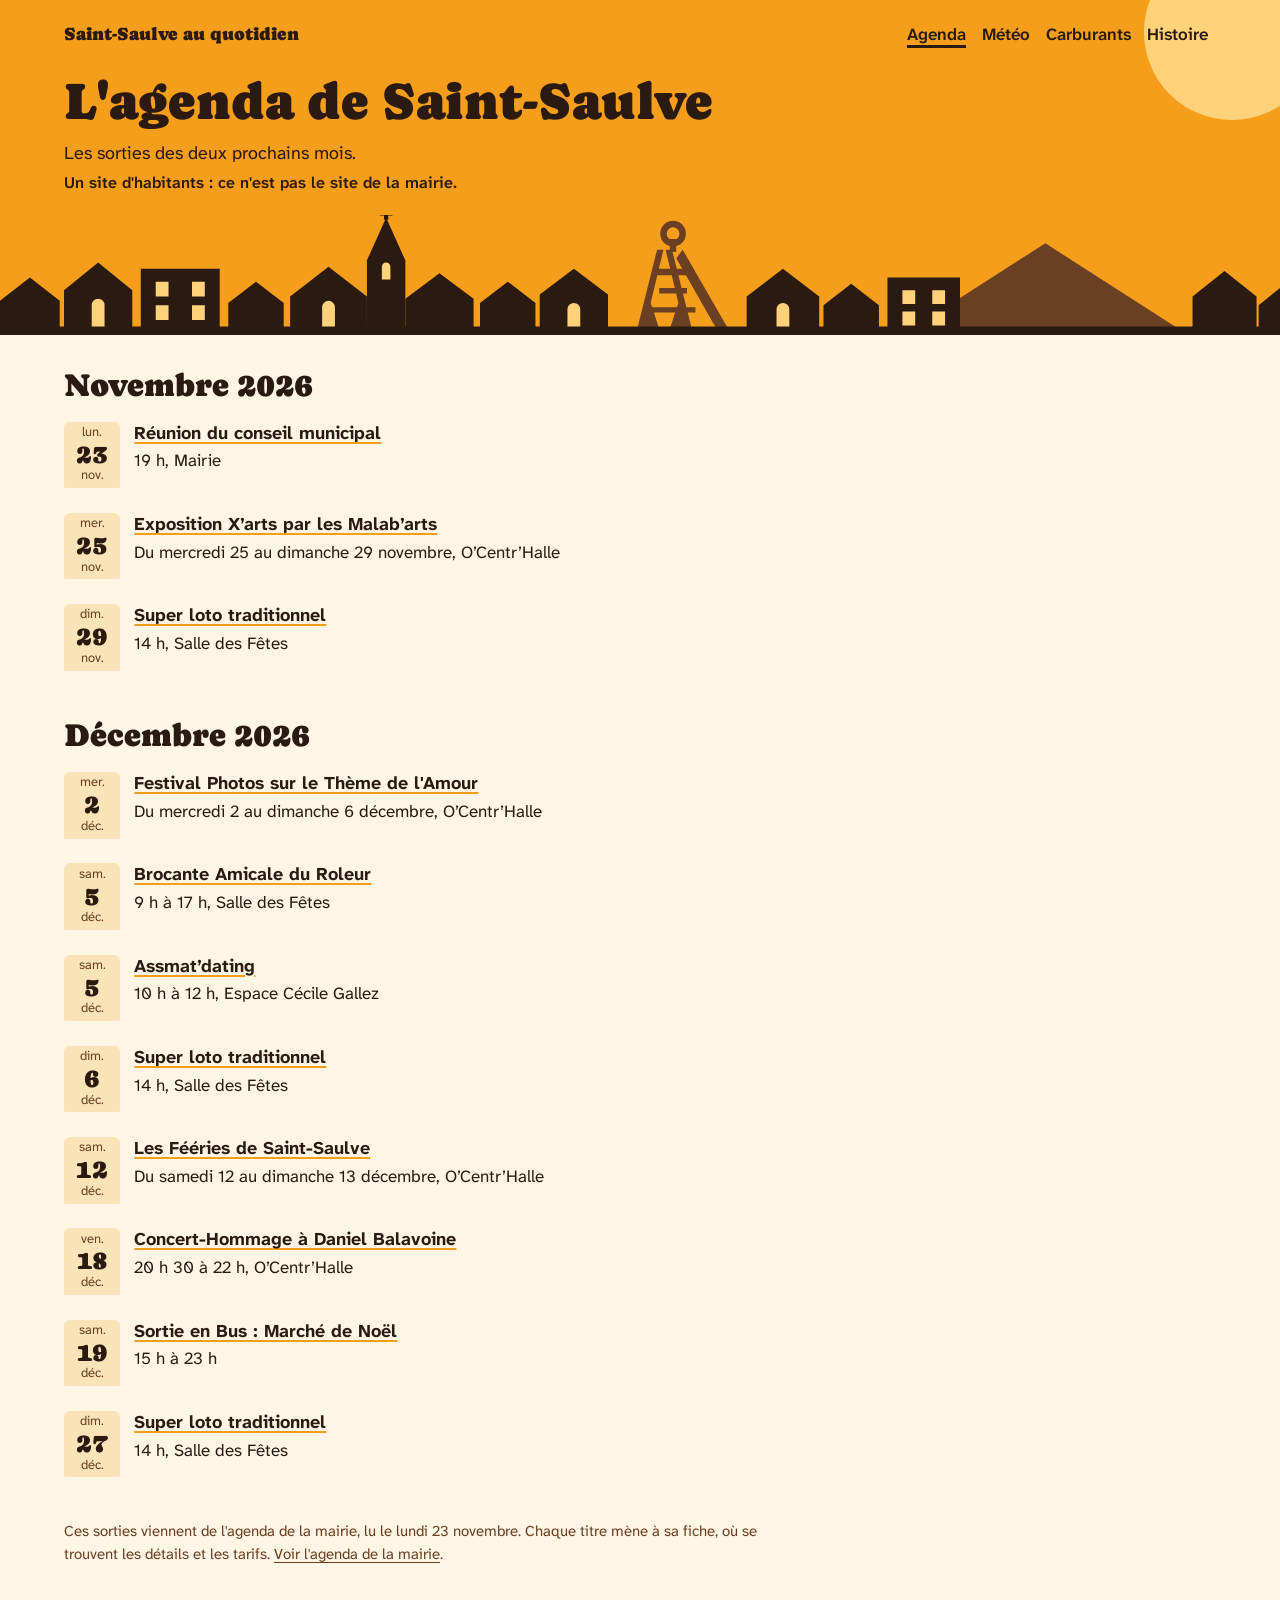
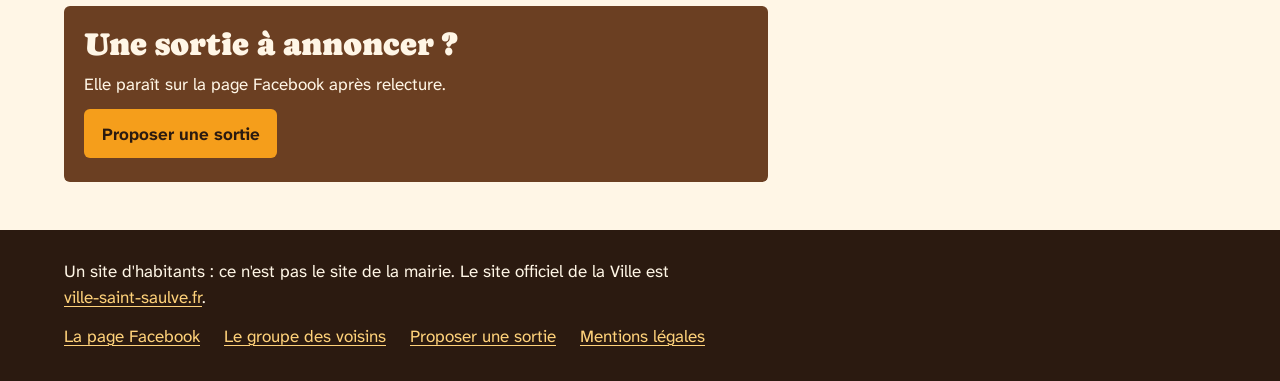
==== agenda/index.html @ 22d3d1e9 "Mise à jour du site" ====
<!doctype html>
<html lang="fr">
<head>
<meta charset="utf-8">
<meta name="viewport" content="width=device-width, initial-scale=1">
<title>Agenda de Saint-Saulve : que faire, les prochaines sorties</title>
<meta name="description" content="Lotos, brocantes, concerts, expositions : les sorties à venir à Saint-Saulve (59880) pour les deux prochains mois, avec l&#39;heure et le lieu. Un site d&#39;habitants, pas celui de la mairie.">
<link rel="canonical" href="https://saint-saulve-au-quotidien.github.io/agenda/">
<meta property="og:type" content="website">
<meta property="og:locale" content="fr_FR">
<meta property="og:site_name" content="Saint-Saulve au quotidien">
<meta property="og:title" content="Agenda de Saint-Saulve : que faire, les prochaines sorties">
<meta property="og:description" content="Lotos, brocantes, concerts, expositions : les sorties à venir à Saint-Saulve (59880) pour les deux prochains mois, avec l&#39;heure et le lieu. Un site d&#39;habitants, pas celui de la mairie.">
<meta property="og:url" content="https://saint-saulve-au-quotidien.github.io/agenda/">
<meta property="og:image" content="https://saint-saulve-au-quotidien.github.io/assets/partage.png">
<meta name="theme-color" content="#F59E1B">
<link rel="icon" href="../assets/icone.svg" type="image/svg+xml">
<link rel="stylesheet" href="../assets/site.css">
<script type="application/ld+json">[{"@context": "https://schema.org", "@type": "Event", "location": {"@type": "Place", "address": "Mairie, 59880 Saint-Saulve", "name": "Mairie"}, "name": "R\u00e9union du conseil municipal", "startDate": "2026-11-23T19:00:00+01:00", "url": "https://www.ville-saint-saulve.fr/event/reunion-du-conseil-municipal-26/"}, {"@context": "https://schema.org", "@type": "Event", "endDate": "2026-11-29T17:00:00+01:00", "location": {"@type": "Place", "address": "O\u2019Centr\u2019Halle, 59880 Saint-Saulve", "name": "O\u2019Centr\u2019Halle"}, "name": "Exposition X\u2019arts par les Malab\u2019arts", "startDate": "2026-11-25T10:00:00+01:00", "url": "https://www.ville-saint-saulve.fr/event/exposition-xarts-par-les-malabarts/"}, {"@context": "https://schema.org", "@type": "Event", "location": {"@type": "Place", "address": "Salle des F\u00eates, 59880 Saint-Saulve", "name": "Salle des F\u00eates"}, "name": "Super loto traditionnel", "startDate": "2026-11-29T14:00:00+01:00", "url": "https://www.ville-saint-saulve.fr/event/super-loto-traditionnel-63/"}, {"@context": "https://schema.org", "@type": "Event", "endDate": "2026-12-06T17:00:00+01:00", "location": {"@type": "Place", "address": "O\u2019Centr\u2019Halle, 59880 Saint-Saulve", "name": "O\u2019Centr\u2019Halle"}, "name": "Festival Photos sur le Th\u00e8me de l\u0027Amour", "startDate": "2026-12-02T10:00:00+01:00", "url": "https://www.ville-saint-saulve.fr/event/festival-photos-sur-le-theme-de-lamour/"}, {"@context": "https://schema.org", "@type": "Event", "endDate": "2026-12-05T17:00:00+01:00", "location": {"@type": "Place", "address": "Salle des F\u00eates, 59880 Saint-Saulve", "name": "Salle des F\u00eates"}, "name": "Brocante Amicale du Roleur", "startDate": "2026-12-05T09:00:00+01:00", "url": "https://www.ville-saint-saulve.fr/event/brocante-amicale-du-roleur/"}, {"@context": "https://schema.org", "@type": "Event", "endDate": "2026-12-05T12:00:00+01:00", "location": {"@type": "Place", "address": "Espace C\u00e9cile Gallez, 59880 Saint-Saulve", "name": "Espace C\u00e9cile Gallez"}, "name": "Assmat\u2019dating", "startDate": "2026-12-05T10:00:00+01:00", "url": "https://www.ville-saint-saulve.fr/event/assmatdating-3/"}, {"@context": "https://schema.org", "@type": "Event", "location": {"@type": "Place", "address": "Salle des F\u00eates, 59880 Saint-Saulve", "name": "Salle des F\u00eates"}, "name": "Super loto traditionnel", "startDate": "2026-12-06T14:00:00+01:00", "url": "https://www.ville-saint-saulve.fr/event/super-loto-traditionnel-59/"}, {"@context": "https://schema.org", "@type": "Event", "endDate": "2026-12-13T19:15:00+01:00", "location": {"@type": "Place", "address": "O\u2019Centr\u2019Halle, 59880 Saint-Saulve", "name": "O\u2019Centr\u2019Halle"}, "name": "Les F\u00e9\u00e9ries de Saint-Saulve", "startDate": "2026-12-12T16:00:00+01:00", "url": "https://www.ville-saint-saulve.fr/event/les-feeries-de-saint-saulve-9/"}, {"@context": "https://schema.org", "@type": "Event", "endDate": "2026-12-18T22:00:00+01:00", "location": {"@type": "Place", "address": "O\u2019Centr\u2019Halle, 59880 Saint-Saulve", "name": "O\u2019Centr\u2019Halle"}, "name": "Concert-Hommage \u00e0 Daniel Balavoine", "startDate": "2026-12-18T20:30:00+01:00", "url": "https://www.ville-saint-saulve.fr/event/concert-hommage-a-daniel-balavoine/"}, {"@context": "https://schema.org", "@type": "Event", "location": {"@type": "Place", "address": "Salle des F\u00eates, 59880 Saint-Saulve", "name": "Salle des F\u00eates"}, "name": "Super loto traditionnel", "startDate": "2026-12-27T14:00:00+01:00", "url": "https://www.ville-saint-saulve.fr/event/super-loto-traditionnel-60/"}]</script>
</head>
<body>
<a class="evitement" href="#contenu">Aller au contenu</a>
<header class="ciel">
  <div class="soleil" aria-hidden="true"></div>
  <div class="ciel-haut">
<a class="marque" href="../">Saint-Saulve au quotidien</a>    <nav aria-label="Rubriques">
      <ul>
        <li><a href="../agenda/" aria-current="page">Agenda</a></li>
        <li><a href="../meteo/">Météo</a></li>
        <li><a href="../carburants/">Carburants</a></li>
        <li><a href="../histoire/">Histoire</a></li>
      </ul>
    </nav>
  </div>
  <div class="ciel-titre">
<h1>L'agenda de <span class="insecable">Saint-Saulve</span></h1>
<p>Les sorties des deux prochains mois.</p>
    <p class="ciel-avis">Un site d'habitants : ce n'est pas le site de la mairie.</p>
  </div>
<svg class="toits" viewBox="0 0 1200 120" preserveAspectRatio="xMidYMax slice" aria-hidden="true" focusable="false">
  <g class="toits-loin">
    <path d="M846 120 980 34l134 86z"/>
    <path d="M596 120 616 40h6l-12 50 10 30zm54 0-20-80h-6l12 50-10 30z"/>
    <path d="M614 58h34v6h-34zm4 18h26v5h-26zm-8 18h42v5h-42z"/>
    <path d="m640 40 46 80h-11l-41-72z"/>
    <path d="M631 13a12 12 0 1 1 0 24 12 12 0 0 1 0-24zm0 6a6 6 0 1 0 0 12 6 6 0 0 0 0-12z"/>
    <path d="M628 30h6v12h-6z"/>
  </g>
  <g class="toits-pres">
    <path d="M0 120V88l28-22 28 22v32z"/>
    <path d="M60 120V78l32-26 32 26v42z"/>
    <path d="M132 120V58h74v62z"/>
    <path d="M214 120V90l26-20 26 20v30z"/>
    <path d="M272 120V84l36-28 36 28v36z"/>
    <path d="M344 120V50l18-40 18 40v70z"/>
    <path d="M360 0h4v12h-4zM356 4h12v4h-12z"/>
    <path d="M380 120V86l32-24 32 24v34z"/>
    <path d="M450 120V90l26-20 26 20v30z"/>
    <path d="M506 120V82l32-24 32 24v38z"/>
    <path d="M700 120V84l34-26 34 26v36z"/>
    <path d="M772 120V92l26-20 26 20v28z"/>
    <path d="M832 120V66h68v54z"/>
    <path d="M1118 120V84l30-24 30 24v36z"/>
    <path d="M1180 120V92l20-16v44z"/>
    <path d="M0 112h1200v8H0z"/>
  </g>
  <g class="toits-fenetres">
    <path d="M146 70h12v14h-12zm34 0h12v14h-12zm-34 22h12v14h-12zm34 0h12v14h-12z"/>
    <path d="M846 78h12v13h-12zm28 0h12v13h-12zm-28 20h12v13h-12zm28 0h12v13h-12z"/>
    <path d="M86 112V92a6 6 0 0 1 12 0v20zM532 112V96a6 6 0 0 1 12 0v16zM728 112V96a6 6 0 0 1 12 0v16zM302 112V94a6 6 0 0 1 12 0v18z"/>
    <path d="M358 56a4 4 0 0 1 8 0v12h-8z"/>
  </g>
</svg></header>
<main id="contenu">
<div class="colonne">
  <section class="bloc">
    <h2>Novembre 2026</h2>
    <ul class="sorties">
<li class="sortie">
  <time class="sortie-jour" datetime="2026-11-23"><span>lun.</span><b>23</b><span>nov.</span></time>
  <div class="sortie-texte">
    <h3><a href="https://www.ville-saint-saulve.fr/event/reunion-du-conseil-municipal-26/">Réunion du conseil municipal</a></h3>
    <p>19 h, Mairie</p>
  </div>
</li><li class="sortie">
  <time class="sortie-jour" datetime="2026-11-25"><span>mer.</span><b>25</b><span>nov.</span></time>
  <div class="sortie-texte">
    <h3><a href="https://www.ville-saint-saulve.fr/event/exposition-xarts-par-les-malabarts/">Exposition X’arts par les Malab’arts</a></h3>
    <p>Du mercredi 25 au dimanche 29 novembre, O’Centr’Halle</p>
  </div>
</li><li class="sortie">
  <time class="sortie-jour" datetime="2026-11-29"><span>dim.</span><b>29</b><span>nov.</span></time>
  <div class="sortie-texte">
    <h3><a href="https://www.ville-saint-saulve.fr/event/super-loto-traditionnel-63/">Super loto traditionnel</a></h3>
    <p>14 h, Salle des Fêtes</p>
  </div>
</li>    </ul>
  </section>
  <section class="bloc">
    <h2>Décembre 2026</h2>
    <ul class="sorties">
<li class="sortie">
  <time class="sortie-jour" datetime="2026-12-02"><span>mer.</span><b>2</b><span>déc.</span></time>
  <div class="sortie-texte">
    <h3><a href="https://www.ville-saint-saulve.fr/event/festival-photos-sur-le-theme-de-lamour/">Festival Photos sur le Thème de l&#39;Amour</a></h3>
    <p>Du mercredi 2 au dimanche 6 décembre, O’Centr’Halle</p>
  </div>
</li><li class="sortie">
  <time class="sortie-jour" datetime="2026-12-05"><span>sam.</span><b>5</b><span>déc.</span></time>
  <div class="sortie-texte">
    <h3><a href="https://www.ville-saint-saulve.fr/event/brocante-amicale-du-roleur/">Brocante Amicale du Roleur</a></h3>
    <p>9 h à 17 h, Salle des Fêtes</p>
  </div>
</li><li class="sortie">
  <time class="sortie-jour" datetime="2026-12-05"><span>sam.</span><b>5</b><span>déc.</span></time>
  <div class="sortie-texte">
    <h3><a href="https://www.ville-saint-saulve.fr/event/assmatdating-3/">Assmat’dating</a></h3>
    <p>10 h à 12 h, Espace Cécile Gallez</p>
  </div>
</li><li class="sortie">
  <time class="sortie-jour" datetime="2026-12-06"><span>dim.</span><b>6</b><span>déc.</span></time>
  <div class="sortie-texte">
    <h3><a href="https://www.ville-saint-saulve.fr/event/super-loto-traditionnel-59/">Super loto traditionnel</a></h3>
    <p>14 h, Salle des Fêtes</p>
  </div>
</li><li class="sortie">
  <time class="sortie-jour" datetime="2026-12-12"><span>sam.</span><b>12</b><span>déc.</span></time>
  <div class="sortie-texte">
    <h3><a href="https://www.ville-saint-saulve.fr/event/les-feeries-de-saint-saulve-9/">Les Fééries de Saint-Saulve</a></h3>
    <p>Du samedi 12 au dimanche 13 décembre, O’Centr’Halle</p>
  </div>
</li><li class="sortie">
  <time class="sortie-jour" datetime="2026-12-18"><span>ven.</span><b>18</b><span>déc.</span></time>
  <div class="sortie-texte">
    <h3><a href="https://www.ville-saint-saulve.fr/event/concert-hommage-a-daniel-balavoine/">Concert-Hommage à Daniel Balavoine</a></h3>
    <p>20 h 30 à 22 h, O’Centr’Halle</p>
  </div>
</li><li class="sortie">
  <time class="sortie-jour" datetime="2026-12-19"><span>sam.</span><b>19</b><span>déc.</span></time>
  <div class="sortie-texte">
    <h3><a href="https://www.ville-saint-saulve.fr/event/sortie-en-bus-marche-de-noel/">Sortie en Bus : Marché de Noël</a></h3>
    <p>15 h à 23 h</p>
  </div>
</li><li class="sortie">
  <time class="sortie-jour" datetime="2026-12-27"><span>dim.</span><b>27</b><span>déc.</span></time>
  <div class="sortie-texte">
    <h3><a href="https://www.ville-saint-saulve.fr/event/super-loto-traditionnel-60/">Super loto traditionnel</a></h3>
    <p>14 h, Salle des Fêtes</p>
  </div>
</li>    </ul>
  </section>
  <p class="note">Ces sorties viennent de l'agenda de la mairie, lu le lundi 23 novembre. Chaque titre mène à sa fiche, où se trouvent les détails et les tarifs. <a href="https://www.ville-saint-saulve.fr/events/">Voir l'agenda de la mairie</a>.</p>
  <section class="bloc-annonce">
    <h2>Une sortie à annoncer ?</h2>
    <p>Elle paraît sur la page Facebook après relecture.</p>
    <p><a class="bouton" href="https://tally.so/r/1WkXYg">Proposer une sortie</a></p>
  </section>
</div>
</main>
<footer class="pied">
  <div class="pied-dedans">
    <p class="pied-avis">Un site d'habitants : ce n'est pas le site de la mairie. Le site officiel de la Ville est <a href="https://www.ville-saint-saulve.fr">ville-saint-saulve.fr</a>.</p>
    <ul class="pied-liens">
      <li><a href="https://www.facebook.com/profile.php?id=61565288438379">La page Facebook</a></li>
      <li><a href="https://www.facebook.com/groups/497136103387492">Le groupe des voisins</a></li>
      <li><a href="https://tally.so/r/1WkXYg">Proposer une sortie</a></li>
      <li><a href="../mentions-legales/">Mentions légales</a></li>
    </ul>
  </div>
</footer>
</body>
</html>
---- assets/site.css ----
@font-face {
  font-family: "Caprasimo";
  src: url(Caprasimo.woff2) format("woff2");
  font-display: swap;
}

@font-face {
  font-family: "Atkinson Hyperlegible Next";
  src: url(AtkinsonHyperlegibleNext.woff2) format("woff2");
  font-weight: 200 800;
  font-display: swap;
}

:root {
  --ambre: #F59E1B;
  --soleil: #FFD27A;
  --sable: #FBE3B8;
  --papier: #FFF6E6;
  --brun: #6B3F22;
  --encre: #2B1A10;
  --titres: "Caprasimo", Georgia, serif;
  --texte: "Atkinson Hyperlegible Next", system-ui, sans-serif;
  color-scheme: light;
}

*, *::before, *::after { box-sizing: border-box; }

html { -webkit-text-size-adjust: 100%; }

body {
  margin: 0;
  background: var(--papier);
  color: var(--encre);
  font-family: var(--texte);
  font-size: 1.0625rem;
  line-height: 1.55;
  overflow-wrap: anywhere;
}

h1, h2, h3 { margin: 0; font-weight: 400; line-height: 1.15; }

h1, h2 { font-family: var(--titres); font-synthesis: none; }

h2 { font-size: clamp(1.6rem, 5.5vw, 2rem); margin-bottom: .5rem; }

h3 { font-size: 1.0625rem; font-weight: 700; line-height: 1.3; }

p { margin: 0 0 .75rem; }

ul, ol { margin: 0; padding: 0; list-style: none; }

img { display: block; max-width: 100%; height: auto; }

a { color: var(--brun); text-decoration-thickness: .08em; text-underline-offset: .18em; }

a:hover { color: var(--encre); text-decoration-thickness: .14em; }

:focus-visible { outline: 3px solid var(--encre); outline-offset: 2px; border-radius: 2px; }

.evitement {
  position: absolute;
  left: 1rem;
  top: -4rem;
  z-index: 2;
  padding: .5rem 1rem;
  background: var(--papier);
  color: var(--encre);
}

.evitement:focus { top: .5rem; }

/* Le ciel et les toits : le seul morceau de bravoure du site. */

.ciel {
  position: relative;
  overflow: hidden;
  background: var(--ambre);
  color: var(--encre);
}

.soleil {
  position: absolute;
  top: -3.5rem;
  right: -2.5rem;
  width: 11rem;
  height: 11rem;
  border-radius: 50%;
  background: var(--soleil);
}

.ciel-haut {
  position: relative;
  display: flex;
  flex-wrap: wrap;
  align-items: center;
  justify-content: space-between;
  gap: .25rem 1.5rem;
  max-width: 74rem;
  margin: 0 auto;
  padding: .75rem 1rem 0;
}

.marque {
  font-family: var(--titres);
  font-size: 1.15rem;
  color: var(--encre);
  text-decoration: none;
}

.ciel nav { margin-left: -.5rem; }

.ciel nav ul { display: flex; flex-wrap: wrap; }

.ciel nav a {
  display: block;
  padding: .55rem .5rem;
  color: var(--encre);
  font-weight: 600;
  text-decoration: none;
}

.ciel nav a:hover { text-decoration: underline; }

.ciel nav a[aria-current="page"] {
  text-decoration: underline;
  text-decoration-thickness: .16em;
  text-underline-offset: .3em;
}

.ciel-titre {
  position: relative;
  max-width: 74rem;
  margin: 0 auto;
  padding: 1rem 1rem 1.25rem;
}

.ciel-titre h1 { font-size: clamp(2.1rem, 8vw, 3.25rem); }

.insecable { white-space: nowrap; }

.ciel-titre .ciel-avis { margin-top: .35rem; font-size: 1rem; font-weight: 600; }

.ciel-titre p { max-width: 38rem; margin: .6rem 0 0; font-size: 1.125rem; line-height: 1.4; }

.ciel-accueil .ciel-titre { padding-top: 1.75rem; padding-bottom: 1.75rem; }

.ciel-accueil .ciel-titre h1 {
  max-width: 11ch;
  font-size: clamp(3rem, 14vw, 6.5rem);
  line-height: .98;
}

.toits {
  position: relative;
  display: block;
  width: 100%;
  height: clamp(4.5rem, 11vw, 7.5rem);
}

.toits-loin { fill: var(--brun); }

.toits-pres { fill: var(--encre); }

.toits-fenetres { fill: var(--soleil); }

/* Les rubriques */

main { padding: 2rem 1rem 3rem; }

.accueil { display: grid; gap: 2.5rem; max-width: 72rem; margin: 0 auto; }

.colonne { max-width: 72rem; margin: 0 auto; }

.colonne > * { max-width: 44rem; }

.colonne-large > * { max-width: none; }

.colonne > .bloc + .bloc { margin-top: 2.25rem; }

.bloc-precision { margin-bottom: 1rem; font-weight: 600; color: var(--brun); }

.note { margin-top: 2rem; font-size: .9375rem; color: var(--brun); }

.note-bloc { margin-bottom: .5rem; font-size: .9375rem; color: var(--brun); }

/* Les sorties : la date se lit d'abord, comme sur un calendrier. */

.sorties { display: grid; gap: .25rem; margin-bottom: 1rem; }

.sortie {
  display: grid;
  grid-template-columns: 3.5rem minmax(0, 1fr);
  gap: .9rem;
  align-items: start;
  padding: .65rem 0;
}

.sortie-jour {
  display: grid;
  justify-items: center;
  padding: .2rem 0 .3rem;
  background: var(--sable);
  border-radius: 6px 6px 2px 2px;
  font-size: .8125rem;
  line-height: 1.15;
  color: var(--brun);
}

.sortie-jour b {
  font-family: var(--titres);
  font-weight: 400;
  font-size: 1.625rem;
  line-height: 1.1;
  color: var(--encre);
}

.sortie-texte h3 { font-size: 1.125rem; }

.sortie-texte h3 a { color: var(--encre); text-decoration-color: var(--ambre); text-decoration-thickness: .12em; }

.sortie-texte p { margin: .15rem 0 0; }

.sorties-ensuite { margin: 1.25rem 0 .25rem; color: var(--brun); }

.en-cours li { padding: .5rem 0; }

.en-cours h3 { font-size: 1.125rem; }

.en-cours h3 a { color: var(--encre); text-decoration-color: var(--ambre); text-decoration-thickness: .12em; }

.en-cours p { margin: .15rem 0 0; }

/* Le temps */

.jours { margin-bottom: 1rem; }

.jour-meteo {
  display: grid;
  grid-template-columns: 5.75rem minmax(0, 1fr) auto;
  gap: .1rem .75rem;
  align-items: baseline;
  padding: .55rem 0;
  border-bottom: 1px solid var(--sable);
}

.jour-nom { font-weight: 700; }

.jour-temperatures { white-space: nowrap; }

.jour-temperatures b { font-size: 1.125rem; }

.jour-temperatures span { color: var(--brun); }

.jour-plus { grid-column: 2 / -1; font-size: .9375rem; color: var(--brun); }

/* Le plein */

.pleins { display: grid; grid-template-columns: repeat(auto-fit, minmax(10rem, 1fr)); gap: .75rem; margin-bottom: 1rem; }

.plein { padding: .85rem 1rem 1rem; background: var(--sable); border-radius: 6px; }

.plein p { margin: 0; line-height: 1.35; }

.plein-prix { margin: .1rem 0 .25rem !important; font-family: var(--titres); font-size: 1.875rem; line-height: 1.1; }

.carburants { display: grid; gap: 2.25rem; }

.station {
  display: grid;
  grid-template-columns: 5.5rem minmax(0, 1fr);
  gap: .9rem;
  align-items: baseline;
  padding: .55rem .5rem;
  border-bottom: 1px solid var(--sable);
}

.station:first-child { background: var(--sable); border-radius: 6px; border-bottom-color: transparent; }

.station-prix { font-size: 1.125rem; font-weight: 800; font-variant-numeric: tabular-nums; white-space: nowrap; }

.station-nom { font-weight: 600; }

.station-nom small { display: block; font-size: .9375rem; font-weight: 400; color: var(--brun); }

/* Les cartes postales : un bord blanc, comme une vraie. */

.carte { margin: 0 0 1rem; }

.carte img { padding: .5rem; background: #fff; border: 1px solid var(--sable); }

.carte figcaption { margin-top: .5rem; }

.carte b { display: block; }

.carte small { display: block; font-size: .8125rem; line-height: 1.4; color: var(--brun); }

/* La frise : un vrai fil du temps, une date sous l'autre. */

.frise { border-left: 3px solid var(--ambre); margin-left: .25rem; }

.date { position: relative; padding: 0 0 1.5rem 1.25rem; }

.date::before {
  content: "";
  position: absolute;
  left: -.5rem;
  top: .55rem;
  width: .8rem;
  height: .8rem;
  border-radius: 50%;
  background: var(--ambre);
}

.date-annee { display: block; font-family: var(--titres); font-size: 1.375rem; line-height: 1.3; }

.date-texte p { margin-bottom: .5rem; }

.date-source { font-size: .875rem; white-space: nowrap; }

.date .carte { margin-top: 1rem; }

/* Annoncer une sortie */

.bloc-annonce {
  padding: 1.25rem 1.25rem .75rem;
  background: var(--brun);
  border-radius: 6px;
  color: var(--papier);
}

.colonne > .bloc-annonce { margin-top: 2.5rem; }

.bouton {
  display: inline-block;
  padding: .7rem 1.1rem;
  background: var(--ambre);
  border-radius: 6px;
  color: var(--encre);
  font-weight: 700;
  text-decoration: none;
}

.bouton:hover { background: var(--soleil); color: var(--encre); }

.bloc-annonce :focus-visible { outline-color: var(--papier); }

/* Le texte suivi des mentions */

.texte-suivi h2 { font-size: 1.5rem; margin: 2rem 0 .5rem; }

.texte-suivi h2:first-child { margin-top: 0; }

.texte-suivi ul { margin-bottom: .75rem; padding-left: 1.25rem; list-style: disc; }

.texte-suivi li { margin-bottom: .4rem; }

/* Le pied */

.pied { background: var(--encre); color: var(--papier); }

.pied-dedans { max-width: 74rem; margin: 0 auto; padding: 1.75rem 1rem 2rem; }

.pied a { color: var(--soleil); }

.pied a:hover { color: var(--papier); }

.pied :focus-visible { outline-color: var(--papier); }

.pied-avis { max-width: 38rem; }

.pied-liens { display: flex; flex-wrap: wrap; gap: .5rem 1.5rem; }

/* Sur grand écran : les sorties d'un côté, ce qu'on vient vérifier en passant de l'autre. */

@media (min-width: 60rem) {
  .accueil {
    grid-template-columns: minmax(0, 3fr) minmax(0, 2fr);
    gap: 3rem 4rem;
    align-items: start;
  }

  .bloc-sorties { grid-column: 1; grid-row: 1 / span 2; }

  .bloc-meteo { grid-column: 2; grid-row: 1; }

  .bloc-plein { grid-column: 2; grid-row: 2; }

  .bloc-avant { grid-column: 1; grid-row: 3; }

  .bloc-annonce { grid-column: 2; grid-row: 3; }

  .carburants { grid-template-columns: repeat(2, minmax(0, 1fr)); gap: 4rem; }
}
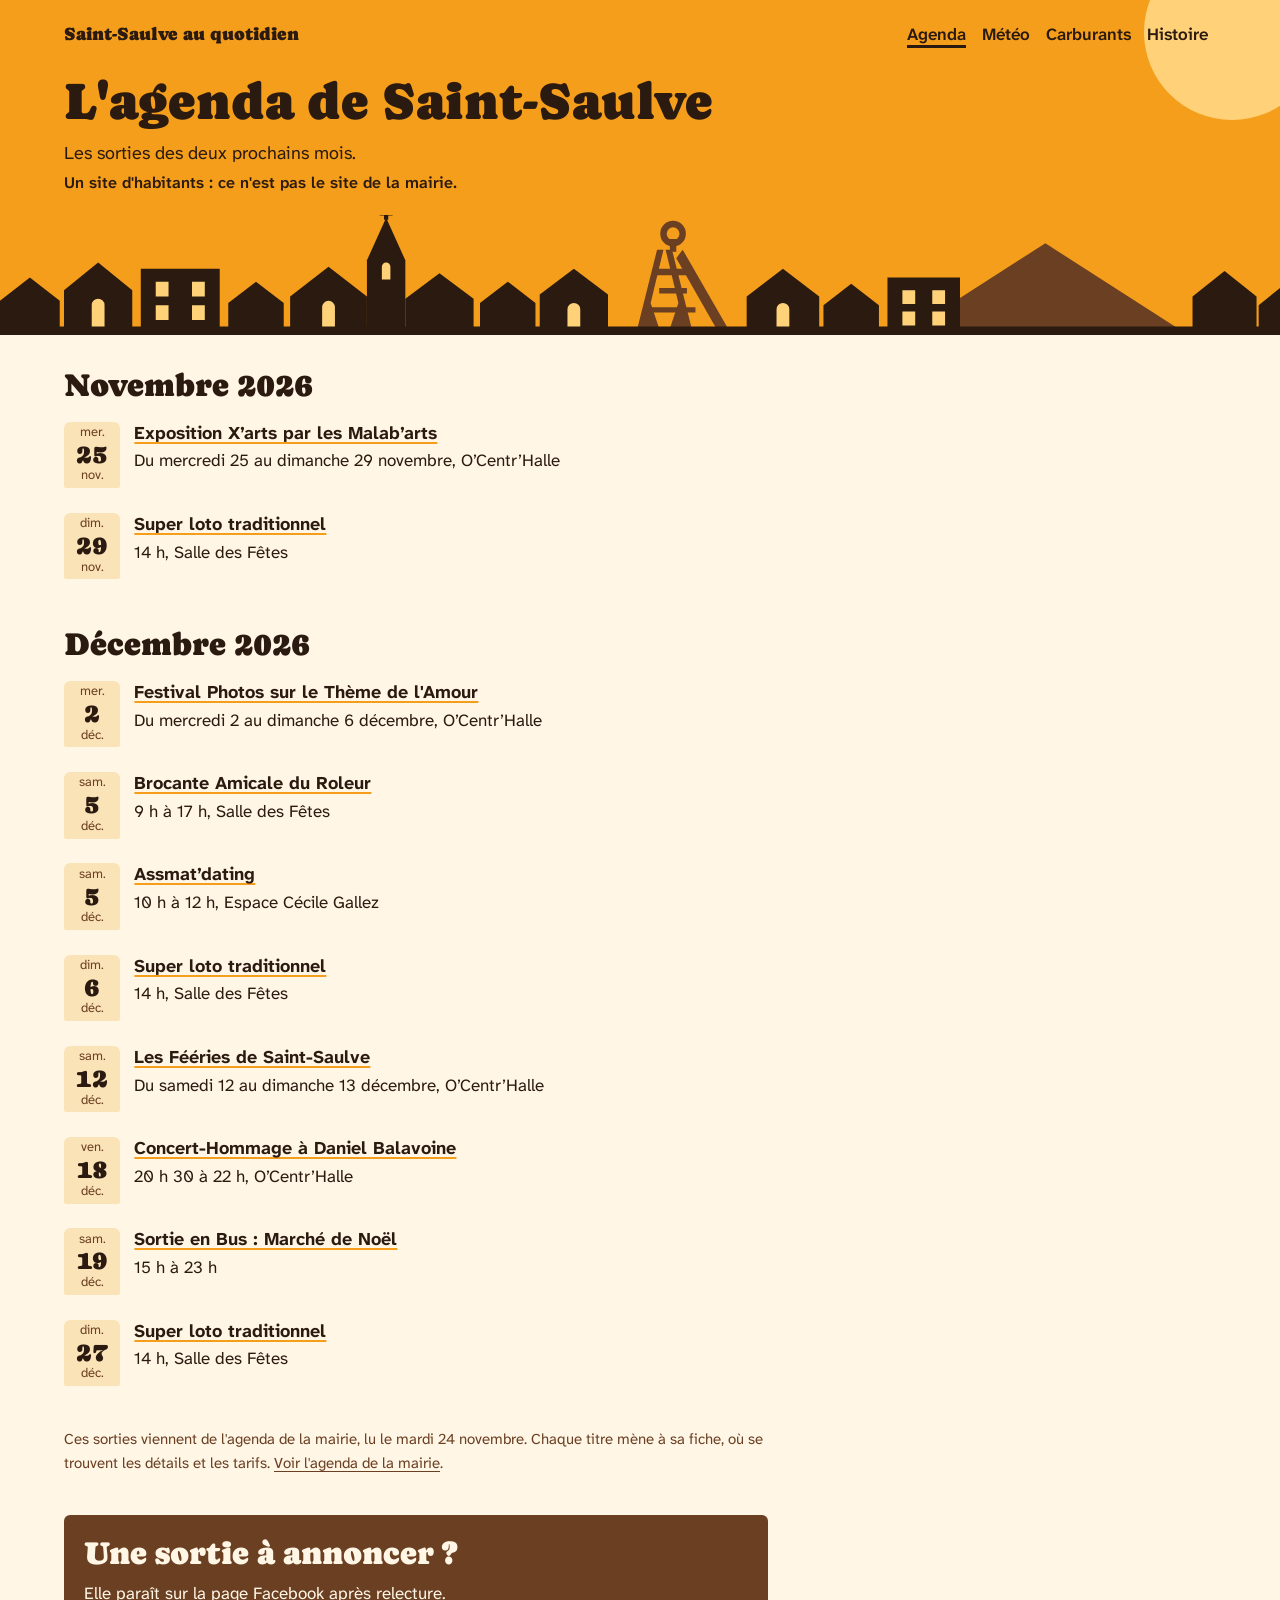
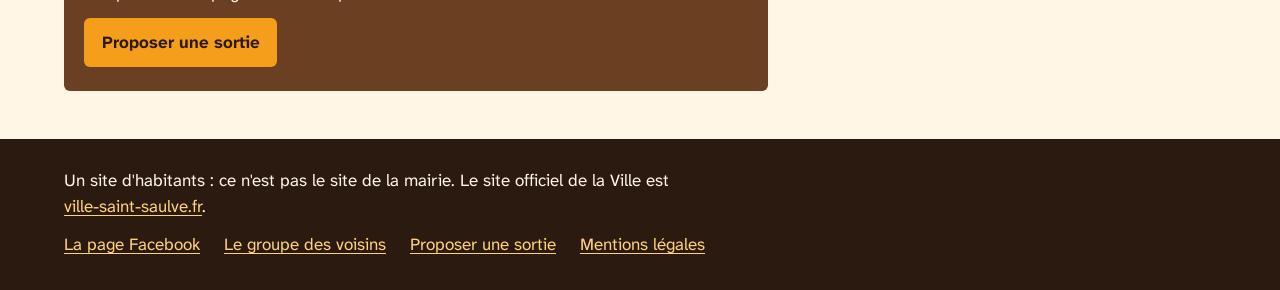
==== commit 13cfae67: "Mise à jour du site" ====
--- a/agenda/index.html
+++ b/agenda/index.html
@@ -16,7 +16,7 @@
 <meta name="theme-color" content="#F59E1B">
 <link rel="icon" href="../assets/icone.svg" type="image/svg+xml">
 <link rel="stylesheet" href="../assets/site.css">
-<script type="application/ld+json">[{"@context": "https://schema.org", "@type": "Event", "location": {"@type": "Place", "address": "Mairie, 59880 Saint-Saulve", "name": "Mairie"}, "name": "R\u00e9union du conseil municipal", "startDate": "2026-11-23T19:00:00+01:00", "url": "https://www.ville-saint-saulve.fr/event/reunion-du-conseil-municipal-26/"}, {"@context": "https://schema.org", "@type": "Event", "endDate": "2026-11-29T17:00:00+01:00", "location": {"@type": "Place", "address": "O\u2019Centr\u2019Halle, 59880 Saint-Saulve", "name": "O\u2019Centr\u2019Halle"}, "name": "Exposition X\u2019arts par les Malab\u2019arts", "startDate": "2026-11-25T10:00:00+01:00", "url": "https://www.ville-saint-saulve.fr/event/exposition-xarts-par-les-malabarts/"}, {"@context": "https://schema.org", "@type": "Event", "location": {"@type": "Place", "address": "Salle des F\u00eates, 59880 Saint-Saulve", "name": "Salle des F\u00eates"}, "name": "Super loto traditionnel", "startDate": "2026-11-29T14:00:00+01:00", "url": "https://www.ville-saint-saulve.fr/event/super-loto-traditionnel-63/"}, {"@context": "https://schema.org", "@type": "Event", "endDate": "2026-12-06T17:00:00+01:00", "location": {"@type": "Place", "address": "O\u2019Centr\u2019Halle, 59880 Saint-Saulve", "name": "O\u2019Centr\u2019Halle"}, "name": "Festival Photos sur le Th\u00e8me de l\u0027Amour", "startDate": "2026-12-02T10:00:00+01:00", "url": "https://www.ville-saint-saulve.fr/event/festival-photos-sur-le-theme-de-lamour/"}, {"@context": "https://schema.org", "@type": "Event", "endDate": "2026-12-05T17:00:00+01:00", "location": {"@type": "Place", "address": "Salle des F\u00eates, 59880 Saint-Saulve", "name": "Salle des F\u00eates"}, "name": "Brocante Amicale du Roleur", "startDate": "2026-12-05T09:00:00+01:00", "url": "https://www.ville-saint-saulve.fr/event/brocante-amicale-du-roleur/"}, {"@context": "https://schema.org", "@type": "Event", "endDate": "2026-12-05T12:00:00+01:00", "location": {"@type": "Place", "address": "Espace C\u00e9cile Gallez, 59880 Saint-Saulve", "name": "Espace C\u00e9cile Gallez"}, "name": "Assmat\u2019dating", "startDate": "2026-12-05T10:00:00+01:00", "url": "https://www.ville-saint-saulve.fr/event/assmatdating-3/"}, {"@context": "https://schema.org", "@type": "Event", "location": {"@type": "Place", "address": "Salle des F\u00eates, 59880 Saint-Saulve", "name": "Salle des F\u00eates"}, "name": "Super loto traditionnel", "startDate": "2026-12-06T14:00:00+01:00", "url": "https://www.ville-saint-saulve.fr/event/super-loto-traditionnel-59/"}, {"@context": "https://schema.org", "@type": "Event", "endDate": "2026-12-13T19:15:00+01:00", "location": {"@type": "Place", "address": "O\u2019Centr\u2019Halle, 59880 Saint-Saulve", "name": "O\u2019Centr\u2019Halle"}, "name": "Les F\u00e9\u00e9ries de Saint-Saulve", "startDate": "2026-12-12T16:00:00+01:00", "url": "https://www.ville-saint-saulve.fr/event/les-feeries-de-saint-saulve-9/"}, {"@context": "https://schema.org", "@type": "Event", "endDate": "2026-12-18T22:00:00+01:00", "location": {"@type": "Place", "address": "O\u2019Centr\u2019Halle, 59880 Saint-Saulve", "name": "O\u2019Centr\u2019Halle"}, "name": "Concert-Hommage \u00e0 Daniel Balavoine", "startDate": "2026-12-18T20:30:00+01:00", "url": "https://www.ville-saint-saulve.fr/event/concert-hommage-a-daniel-balavoine/"}, {"@context": "https://schema.org", "@type": "Event", "location": {"@type": "Place", "address": "Salle des F\u00eates, 59880 Saint-Saulve", "name": "Salle des F\u00eates"}, "name": "Super loto traditionnel", "startDate": "2026-12-27T14:00:00+01:00", "url": "https://www.ville-saint-saulve.fr/event/super-loto-traditionnel-60/"}]</script>
+<script type="application/ld+json">[{"@context": "https://schema.org", "@type": "Event", "endDate": "2026-11-29T17:00:00+01:00", "location": {"@type": "Place", "address": "O\u2019Centr\u2019Halle, 59880 Saint-Saulve", "name": "O\u2019Centr\u2019Halle"}, "name": "Exposition X\u2019arts par les Malab\u2019arts", "startDate": "2026-11-25T10:00:00+01:00", "url": "https://www.ville-saint-saulve.fr/event/exposition-xarts-par-les-malabarts/"}, {"@context": "https://schema.org", "@type": "Event", "location": {"@type": "Place", "address": "Salle des F\u00eates, 59880 Saint-Saulve", "name": "Salle des F\u00eates"}, "name": "Super loto traditionnel", "startDate": "2026-11-29T14:00:00+01:00", "url": "https://www.ville-saint-saulve.fr/event/super-loto-traditionnel-63/"}, {"@context": "https://schema.org", "@type": "Event", "endDate": "2026-12-06T17:00:00+01:00", "location": {"@type": "Place", "address": "O\u2019Centr\u2019Halle, 59880 Saint-Saulve", "name": "O\u2019Centr\u2019Halle"}, "name": "Festival Photos sur le Th\u00e8me de l\u0027Amour", "startDate": "2026-12-02T10:00:00+01:00", "url": "https://www.ville-saint-saulve.fr/event/festival-photos-sur-le-theme-de-lamour/"}, {"@context": "https://schema.org", "@type": "Event", "endDate": "2026-12-05T17:00:00+01:00", "location": {"@type": "Place", "address": "Salle des F\u00eates, 59880 Saint-Saulve", "name": "Salle des F\u00eates"}, "name": "Brocante Amicale du Roleur", "startDate": "2026-12-05T09:00:00+01:00", "url": "https://www.ville-saint-saulve.fr/event/brocante-amicale-du-roleur/"}, {"@context": "https://schema.org", "@type": "Event", "endDate": "2026-12-05T12:00:00+01:00", "location": {"@type": "Place", "address": "Espace C\u00e9cile Gallez, 59880 Saint-Saulve", "name": "Espace C\u00e9cile Gallez"}, "name": "Assmat\u2019dating", "startDate": "2026-12-05T10:00:00+01:00", "url": "https://www.ville-saint-saulve.fr/event/assmatdating-3/"}, {"@context": "https://schema.org", "@type": "Event", "location": {"@type": "Place", "address": "Salle des F\u00eates, 59880 Saint-Saulve", "name": "Salle des F\u00eates"}, "name": "Super loto traditionnel", "startDate": "2026-12-06T14:00:00+01:00", "url": "https://www.ville-saint-saulve.fr/event/super-loto-traditionnel-59/"}, {"@context": "https://schema.org", "@type": "Event", "endDate": "2026-12-13T19:15:00+01:00", "location": {"@type": "Place", "address": "O\u2019Centr\u2019Halle, 59880 Saint-Saulve", "name": "O\u2019Centr\u2019Halle"}, "name": "Les F\u00e9\u00e9ries de Saint-Saulve", "startDate": "2026-12-12T16:00:00+01:00", "url": "https://www.ville-saint-saulve.fr/event/les-feeries-de-saint-saulve-9/"}, {"@context": "https://schema.org", "@type": "Event", "endDate": "2026-12-18T22:00:00+01:00", "location": {"@type": "Place", "address": "O\u2019Centr\u2019Halle, 59880 Saint-Saulve", "name": "O\u2019Centr\u2019Halle"}, "name": "Concert-Hommage \u00e0 Daniel Balavoine", "startDate": "2026-12-18T20:30:00+01:00", "url": "https://www.ville-saint-saulve.fr/event/concert-hommage-a-daniel-balavoine/"}, {"@context": "https://schema.org", "@type": "Event", "location": {"@type": "Place", "address": "Salle des F\u00eates, 59880 Saint-Saulve", "name": "Salle des F\u00eates"}, "name": "Super loto traditionnel", "startDate": "2026-12-27T14:00:00+01:00", "url": "https://www.ville-saint-saulve.fr/event/super-loto-traditionnel-60/"}]</script>
 </head>
 <body>
 <a class="evitement" href="#contenu">Aller au contenu</a>
@@ -77,12 +77,6 @@
     <h2>Novembre 2026</h2>
     <ul class="sorties">
 <li class="sortie">
-  <time class="sortie-jour" datetime="2026-11-23"><span>lun.</span><b>23</b><span>nov.</span></time>
-  <div class="sortie-texte">
-    <h3><a href="https://www.ville-saint-saulve.fr/event/reunion-du-conseil-municipal-26/">Réunion du conseil municipal</a></h3>
-    <p>19 h, Mairie</p>
-  </div>
-</li><li class="sortie">
   <time class="sortie-jour" datetime="2026-11-25"><span>mer.</span><b>25</b><span>nov.</span></time>
   <div class="sortie-texte">
     <h3><a href="https://www.ville-saint-saulve.fr/event/exposition-xarts-par-les-malabarts/">Exposition X’arts par les Malab’arts</a></h3>
@@ -149,7 +143,7 @@
   </div>
 </li>    </ul>
   </section>
-  <p class="note">Ces sorties viennent de l'agenda de la mairie, lu le lundi 23 novembre. Chaque titre mène à sa fiche, où se trouvent les détails et les tarifs. <a href="https://www.ville-saint-saulve.fr/events/">Voir l'agenda de la mairie</a>.</p>
+  <p class="note">Ces sorties viennent de l'agenda de la mairie, lu le mardi 24 novembre. Chaque titre mène à sa fiche, où se trouvent les détails et les tarifs. <a href="https://www.ville-saint-saulve.fr/events/">Voir l'agenda de la mairie</a>.</p>
   <section class="bloc-annonce">
     <h2>Une sortie à annoncer ?</h2>
     <p>Elle paraît sur la page Facebook après relecture.</p>
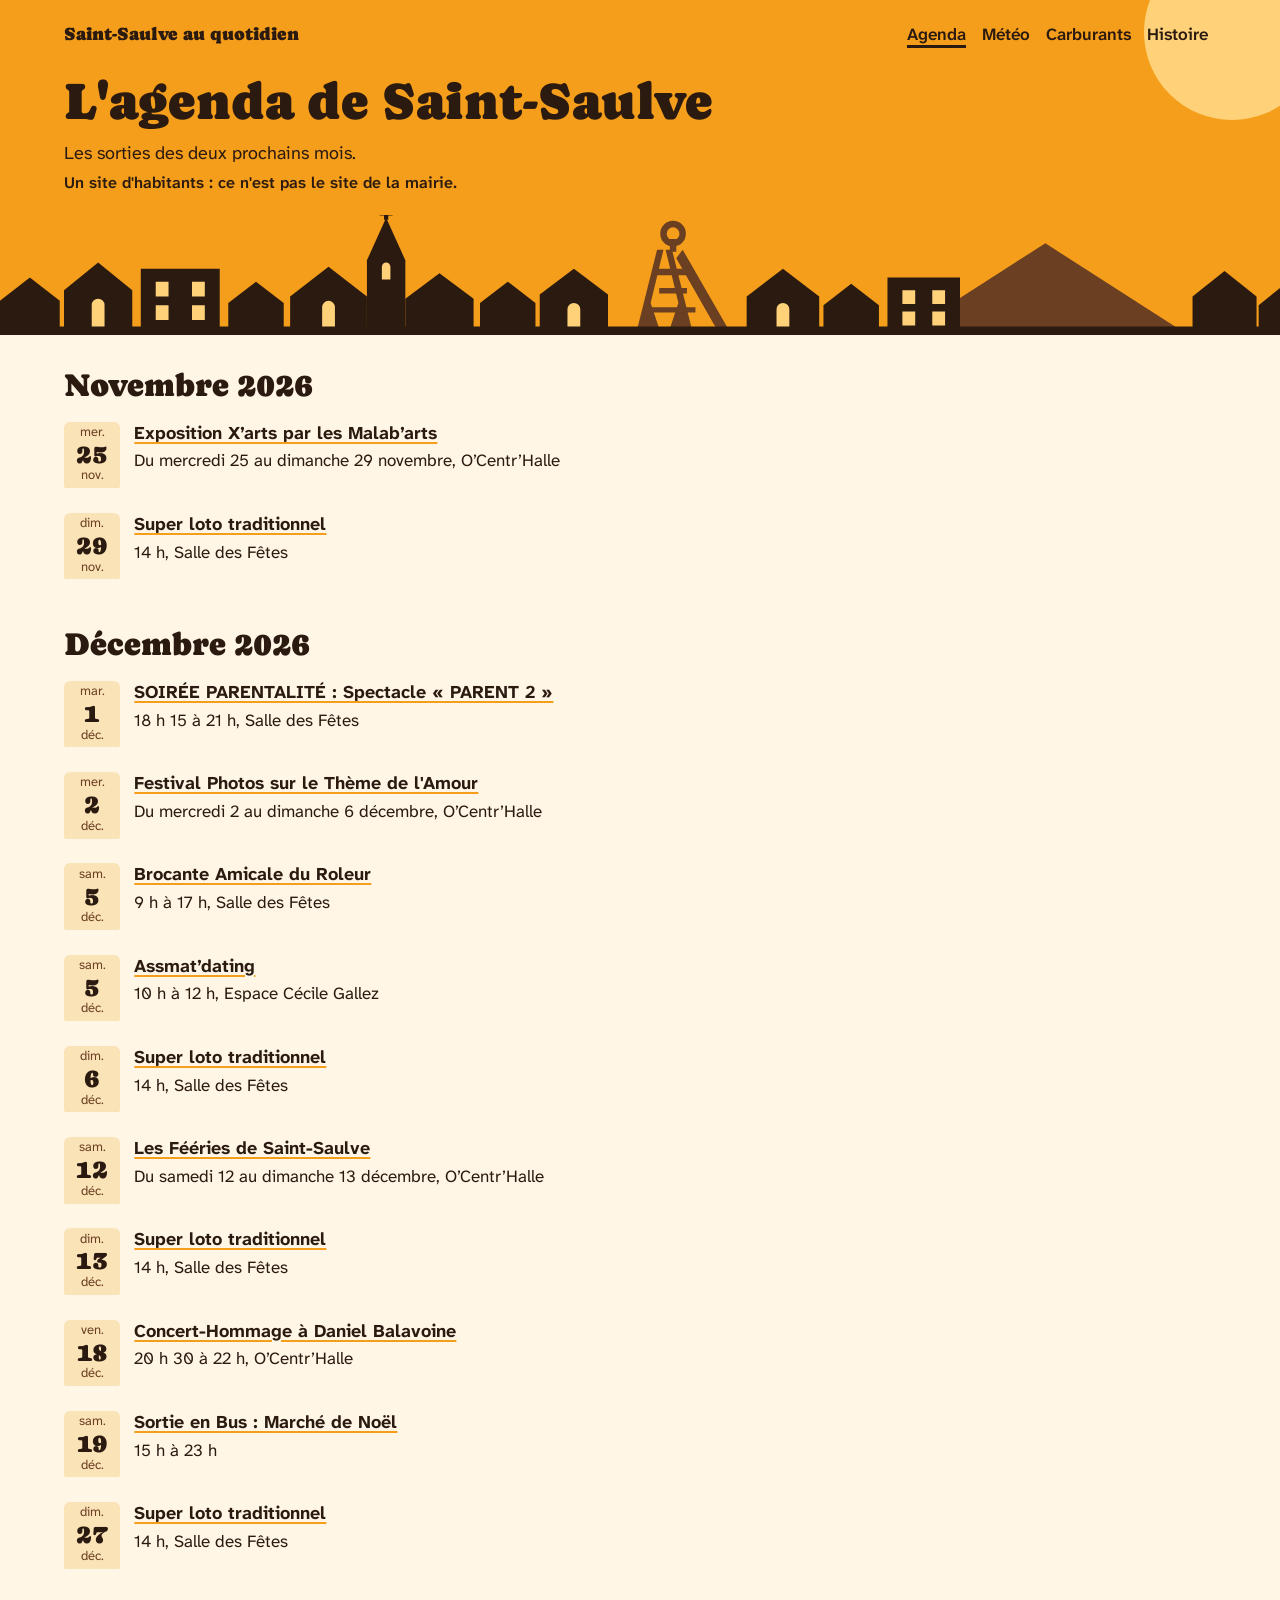
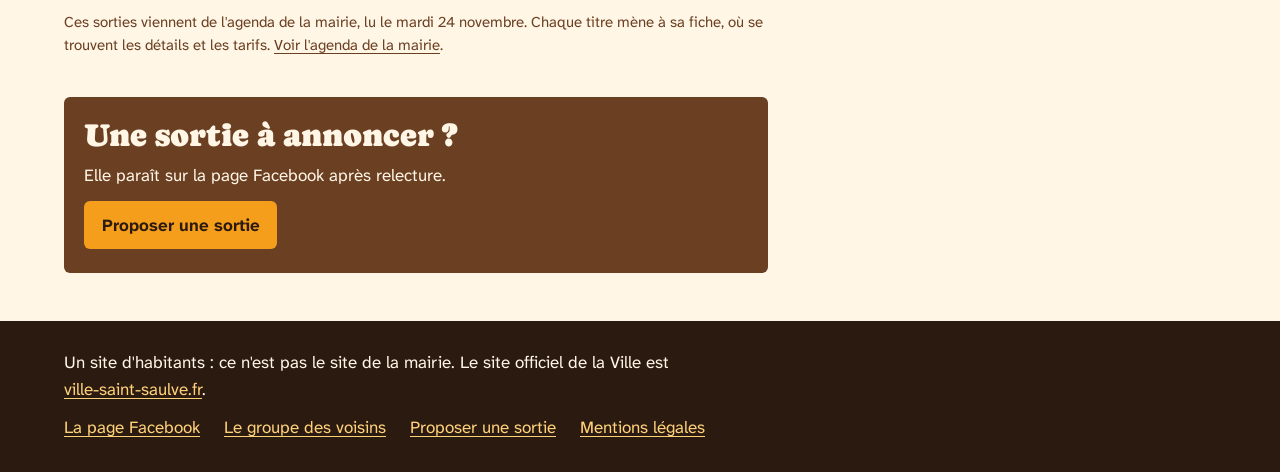
==== commit c3461475: "Mise à jour du site" ====
--- a/agenda/index.html
+++ b/agenda/index.html
@@ -16,7 +16,7 @@
 <meta name="theme-color" content="#F59E1B">
 <link rel="icon" href="../assets/icone.svg" type="image/svg+xml">
 <link rel="stylesheet" href="../assets/site.css">
-<script type="application/ld+json">[{"@context": "https://schema.org", "@type": "Event", "endDate": "2026-11-29T17:00:00+01:00", "location": {"@type": "Place", "address": "O\u2019Centr\u2019Halle, 59880 Saint-Saulve", "name": "O\u2019Centr\u2019Halle"}, "name": "Exposition X\u2019arts par les Malab\u2019arts", "startDate": "2026-11-25T10:00:00+01:00", "url": "https://www.ville-saint-saulve.fr/event/exposition-xarts-par-les-malabarts/"}, {"@context": "https://schema.org", "@type": "Event", "location": {"@type": "Place", "address": "Salle des F\u00eates, 59880 Saint-Saulve", "name": "Salle des F\u00eates"}, "name": "Super loto traditionnel", "startDate": "2026-11-29T14:00:00+01:00", "url": "https://www.ville-saint-saulve.fr/event/super-loto-traditionnel-63/"}, {"@context": "https://schema.org", "@type": "Event", "endDate": "2026-12-06T17:00:00+01:00", "location": {"@type": "Place", "address": "O\u2019Centr\u2019Halle, 59880 Saint-Saulve", "name": "O\u2019Centr\u2019Halle"}, "name": "Festival Photos sur le Th\u00e8me de l\u0027Amour", "startDate": "2026-12-02T10:00:00+01:00", "url": "https://www.ville-saint-saulve.fr/event/festival-photos-sur-le-theme-de-lamour/"}, {"@context": "https://schema.org", "@type": "Event", "endDate": "2026-12-05T17:00:00+01:00", "location": {"@type": "Place", "address": "Salle des F\u00eates, 59880 Saint-Saulve", "name": "Salle des F\u00eates"}, "name": "Brocante Amicale du Roleur", "startDate": "2026-12-05T09:00:00+01:00", "url": "https://www.ville-saint-saulve.fr/event/brocante-amicale-du-roleur/"}, {"@context": "https://schema.org", "@type": "Event", "endDate": "2026-12-05T12:00:00+01:00", "location": {"@type": "Place", "address": "Espace C\u00e9cile Gallez, 59880 Saint-Saulve", "name": "Espace C\u00e9cile Gallez"}, "name": "Assmat\u2019dating", "startDate": "2026-12-05T10:00:00+01:00", "url": "https://www.ville-saint-saulve.fr/event/assmatdating-3/"}, {"@context": "https://schema.org", "@type": "Event", "location": {"@type": "Place", "address": "Salle des F\u00eates, 59880 Saint-Saulve", "name": "Salle des F\u00eates"}, "name": "Super loto traditionnel", "startDate": "2026-12-06T14:00:00+01:00", "url": "https://www.ville-saint-saulve.fr/event/super-loto-traditionnel-59/"}, {"@context": "https://schema.org", "@type": "Event", "endDate": "2026-12-13T19:15:00+01:00", "location": {"@type": "Place", "address": "O\u2019Centr\u2019Halle, 59880 Saint-Saulve", "name": "O\u2019Centr\u2019Halle"}, "name": "Les F\u00e9\u00e9ries de Saint-Saulve", "startDate": "2026-12-12T16:00:00+01:00", "url": "https://www.ville-saint-saulve.fr/event/les-feeries-de-saint-saulve-9/"}, {"@context": "https://schema.org", "@type": "Event", "endDate": "2026-12-18T22:00:00+01:00", "location": {"@type": "Place", "address": "O\u2019Centr\u2019Halle, 59880 Saint-Saulve", "name": "O\u2019Centr\u2019Halle"}, "name": "Concert-Hommage \u00e0 Daniel Balavoine", "startDate": "2026-12-18T20:30:00+01:00", "url": "https://www.ville-saint-saulve.fr/event/concert-hommage-a-daniel-balavoine/"}, {"@context": "https://schema.org", "@type": "Event", "location": {"@type": "Place", "address": "Salle des F\u00eates, 59880 Saint-Saulve", "name": "Salle des F\u00eates"}, "name": "Super loto traditionnel", "startDate": "2026-12-27T14:00:00+01:00", "url": "https://www.ville-saint-saulve.fr/event/super-loto-traditionnel-60/"}]</script>
+<script type="application/ld+json">[{"@context": "https://schema.org", "@type": "Event", "endDate": "2026-11-29T17:00:00+01:00", "location": {"@type": "Place", "address": "O\u2019Centr\u2019Halle, 59880 Saint-Saulve", "name": "O\u2019Centr\u2019Halle"}, "name": "Exposition X\u2019arts par les Malab\u2019arts", "startDate": "2026-11-25T10:00:00+01:00", "url": "https://www.ville-saint-saulve.fr/event/exposition-xarts-par-les-malabarts/"}, {"@context": "https://schema.org", "@type": "Event", "location": {"@type": "Place", "address": "Salle des F\u00eates, 59880 Saint-Saulve", "name": "Salle des F\u00eates"}, "name": "Super loto traditionnel", "startDate": "2026-11-29T14:00:00+01:00", "url": "https://www.ville-saint-saulve.fr/event/super-loto-traditionnel-63/"}, {"@context": "https://schema.org", "@type": "Event", "endDate": "2026-12-01T21:00:00+01:00", "location": {"@type": "Place", "address": "Salle des F\u00eates, 59880 Saint-Saulve", "name": "Salle des F\u00eates"}, "name": "SOIR\u00c9E PARENTALIT\u00c9 : Spectacle \u00ab PARENT 2 \u00bb", "startDate": "2026-12-01T18:15:00+01:00", "url": "https://www.ville-saint-saulve.fr/event/soiree-parentalite-spectacle-parent-2/"}, {"@context": "https://schema.org", "@type": "Event", "endDate": "2026-12-06T17:00:00+01:00", "location": {"@type": "Place", "address": "O\u2019Centr\u2019Halle, 59880 Saint-Saulve", "name": "O\u2019Centr\u2019Halle"}, "name": "Festival Photos sur le Th\u00e8me de l\u0027Amour", "startDate": "2026-12-02T10:00:00+01:00", "url": "https://www.ville-saint-saulve.fr/event/festival-photos-sur-le-theme-de-lamour/"}, {"@context": "https://schema.org", "@type": "Event", "endDate": "2026-12-05T17:00:00+01:00", "location": {"@type": "Place", "address": "Salle des F\u00eates, 59880 Saint-Saulve", "name": "Salle des F\u00eates"}, "name": "Brocante Amicale du Roleur", "startDate": "2026-12-05T09:00:00+01:00", "url": "https://www.ville-saint-saulve.fr/event/brocante-amicale-du-roleur/"}, {"@context": "https://schema.org", "@type": "Event", "endDate": "2026-12-05T12:00:00+01:00", "location": {"@type": "Place", "address": "Espace C\u00e9cile Gallez, 59880 Saint-Saulve", "name": "Espace C\u00e9cile Gallez"}, "name": "Assmat\u2019dating", "startDate": "2026-12-05T10:00:00+01:00", "url": "https://www.ville-saint-saulve.fr/event/assmatdating-3/"}, {"@context": "https://schema.org", "@type": "Event", "location": {"@type": "Place", "address": "Salle des F\u00eates, 59880 Saint-Saulve", "name": "Salle des F\u00eates"}, "name": "Super loto traditionnel", "startDate": "2026-12-06T14:00:00+01:00", "url": "https://www.ville-saint-saulve.fr/event/super-loto-traditionnel-59/"}, {"@context": "https://schema.org", "@type": "Event", "endDate": "2026-12-13T19:15:00+01:00", "location": {"@type": "Place", "address": "O\u2019Centr\u2019Halle, 59880 Saint-Saulve", "name": "O\u2019Centr\u2019Halle"}, "name": "Les F\u00e9\u00e9ries de Saint-Saulve", "startDate": "2026-12-12T16:00:00+01:00", "url": "https://www.ville-saint-saulve.fr/event/les-feeries-de-saint-saulve-9/"}, {"@context": "https://schema.org", "@type": "Event", "location": {"@type": "Place", "address": "Salle des F\u00eates, 59880 Saint-Saulve", "name": "Salle des F\u00eates"}, "name": "Super loto traditionnel", "startDate": "2026-12-13T14:00:00+01:00", "url": "https://www.ville-saint-saulve.fr/event/super-loto-traditionnel-64/"}, {"@context": "https://schema.org", "@type": "Event", "endDate": "2026-12-18T22:00:00+01:00", "location": {"@type": "Place", "address": "O\u2019Centr\u2019Halle, 59880 Saint-Saulve", "name": "O\u2019Centr\u2019Halle"}, "name": "Concert-Hommage \u00e0 Daniel Balavoine", "startDate": "2026-12-18T20:30:00+01:00", "url": "https://www.ville-saint-saulve.fr/event/concert-hommage-a-daniel-balavoine/"}, {"@context": "https://schema.org", "@type": "Event", "location": {"@type": "Place", "address": "Salle des F\u00eates, 59880 Saint-Saulve", "name": "Salle des F\u00eates"}, "name": "Super loto traditionnel", "startDate": "2026-12-27T14:00:00+01:00", "url": "https://www.ville-saint-saulve.fr/event/super-loto-traditionnel-60/"}]</script>
 </head>
 <body>
 <a class="evitement" href="#contenu">Aller au contenu</a>
@@ -94,6 +94,12 @@
     <h2>Décembre 2026</h2>
     <ul class="sorties">
 <li class="sortie">
+  <time class="sortie-jour" datetime="2026-12-01"><span>mar.</span><b>1</b><span>déc.</span></time>
+  <div class="sortie-texte">
+    <h3><a href="https://www.ville-saint-saulve.fr/event/soiree-parentalite-spectacle-parent-2/">SOIRÉE PARENTALITÉ : Spectacle « PARENT 2 »</a></h3>
+    <p>18 h 15 à 21 h, Salle des Fêtes</p>
+  </div>
+</li><li class="sortie">
   <time class="sortie-jour" datetime="2026-12-02"><span>mer.</span><b>2</b><span>déc.</span></time>
   <div class="sortie-texte">
     <h3><a href="https://www.ville-saint-saulve.fr/event/festival-photos-sur-le-theme-de-lamour/">Festival Photos sur le Thème de l&#39;Amour</a></h3>
@@ -122,6 +128,12 @@
   <div class="sortie-texte">
     <h3><a href="https://www.ville-saint-saulve.fr/event/les-feeries-de-saint-saulve-9/">Les Fééries de Saint-Saulve</a></h3>
     <p>Du samedi 12 au dimanche 13 décembre, O’Centr’Halle</p>
+  </div>
+</li><li class="sortie">
+  <time class="sortie-jour" datetime="2026-12-13"><span>dim.</span><b>13</b><span>déc.</span></time>
+  <div class="sortie-texte">
+    <h3><a href="https://www.ville-saint-saulve.fr/event/super-loto-traditionnel-64/">Super loto traditionnel</a></h3>
+    <p>14 h, Salle des Fêtes</p>
   </div>
 </li><li class="sortie">
   <time class="sortie-jour" datetime="2026-12-18"><span>ven.</span><b>18</b><span>déc.</span></time>
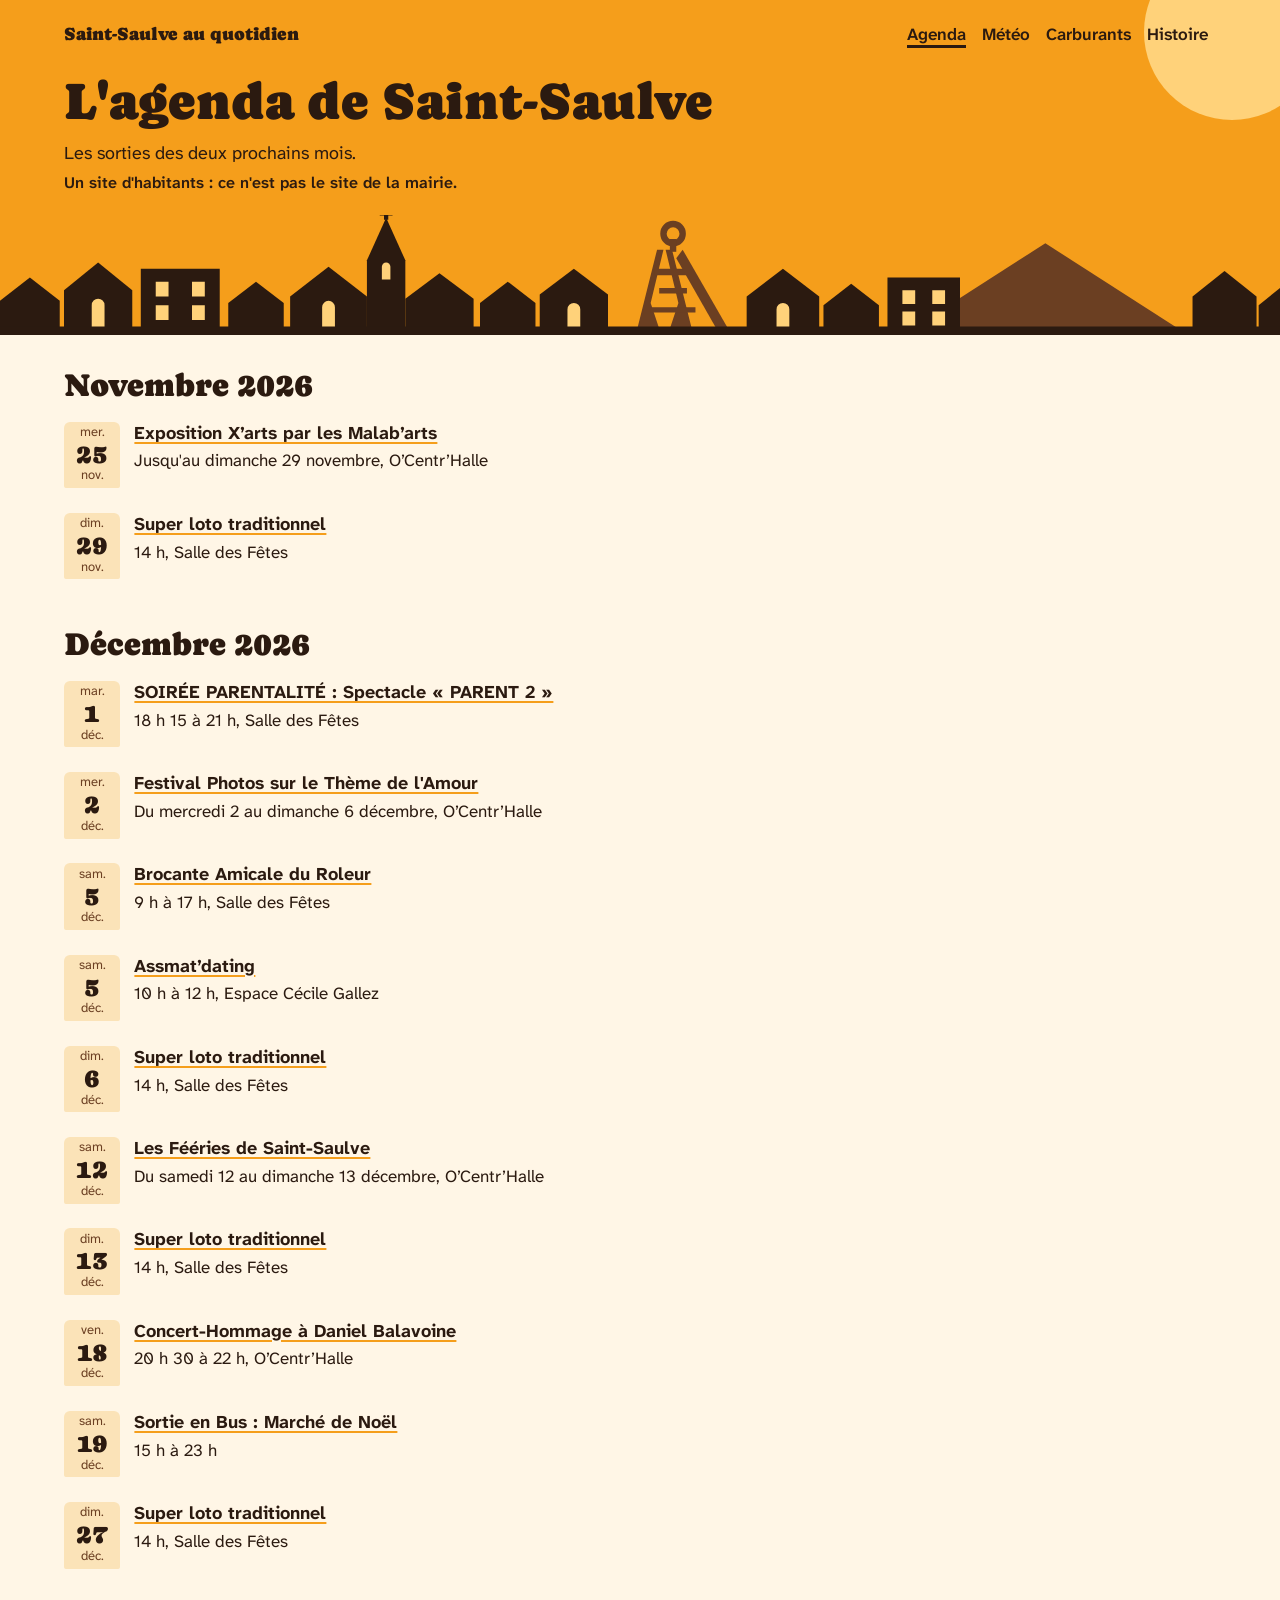
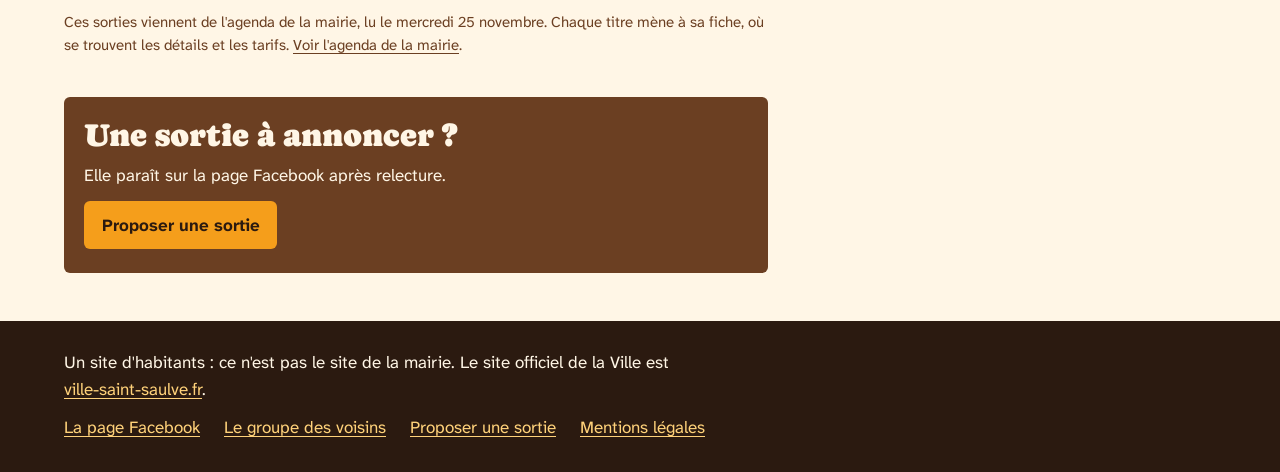
==== commit eb0d2512: "Mise à jour du site" ====
--- a/agenda/index.html
+++ b/agenda/index.html
@@ -80,7 +80,7 @@
   <time class="sortie-jour" datetime="2026-11-25"><span>mer.</span><b>25</b><span>nov.</span></time>
   <div class="sortie-texte">
     <h3><a href="https://www.ville-saint-saulve.fr/event/exposition-xarts-par-les-malabarts/">Exposition X’arts par les Malab’arts</a></h3>
-    <p>Du mercredi 25 au dimanche 29 novembre, O’Centr’Halle</p>
+    <p>Jusqu&#39;au dimanche 29 novembre, O’Centr’Halle</p>
   </div>
 </li><li class="sortie">
   <time class="sortie-jour" datetime="2026-11-29"><span>dim.</span><b>29</b><span>nov.</span></time>
@@ -155,7 +155,7 @@
   </div>
 </li>    </ul>
   </section>
-  <p class="note">Ces sorties viennent de l'agenda de la mairie, lu le mardi 24 novembre. Chaque titre mène à sa fiche, où se trouvent les détails et les tarifs. <a href="https://www.ville-saint-saulve.fr/events/">Voir l'agenda de la mairie</a>.</p>
+  <p class="note">Ces sorties viennent de l'agenda de la mairie, lu le mercredi 25 novembre. Chaque titre mène à sa fiche, où se trouvent les détails et les tarifs. <a href="https://www.ville-saint-saulve.fr/events/">Voir l'agenda de la mairie</a>.</p>
   <section class="bloc-annonce">
     <h2>Une sortie à annoncer ?</h2>
     <p>Elle paraît sur la page Facebook après relecture.</p>
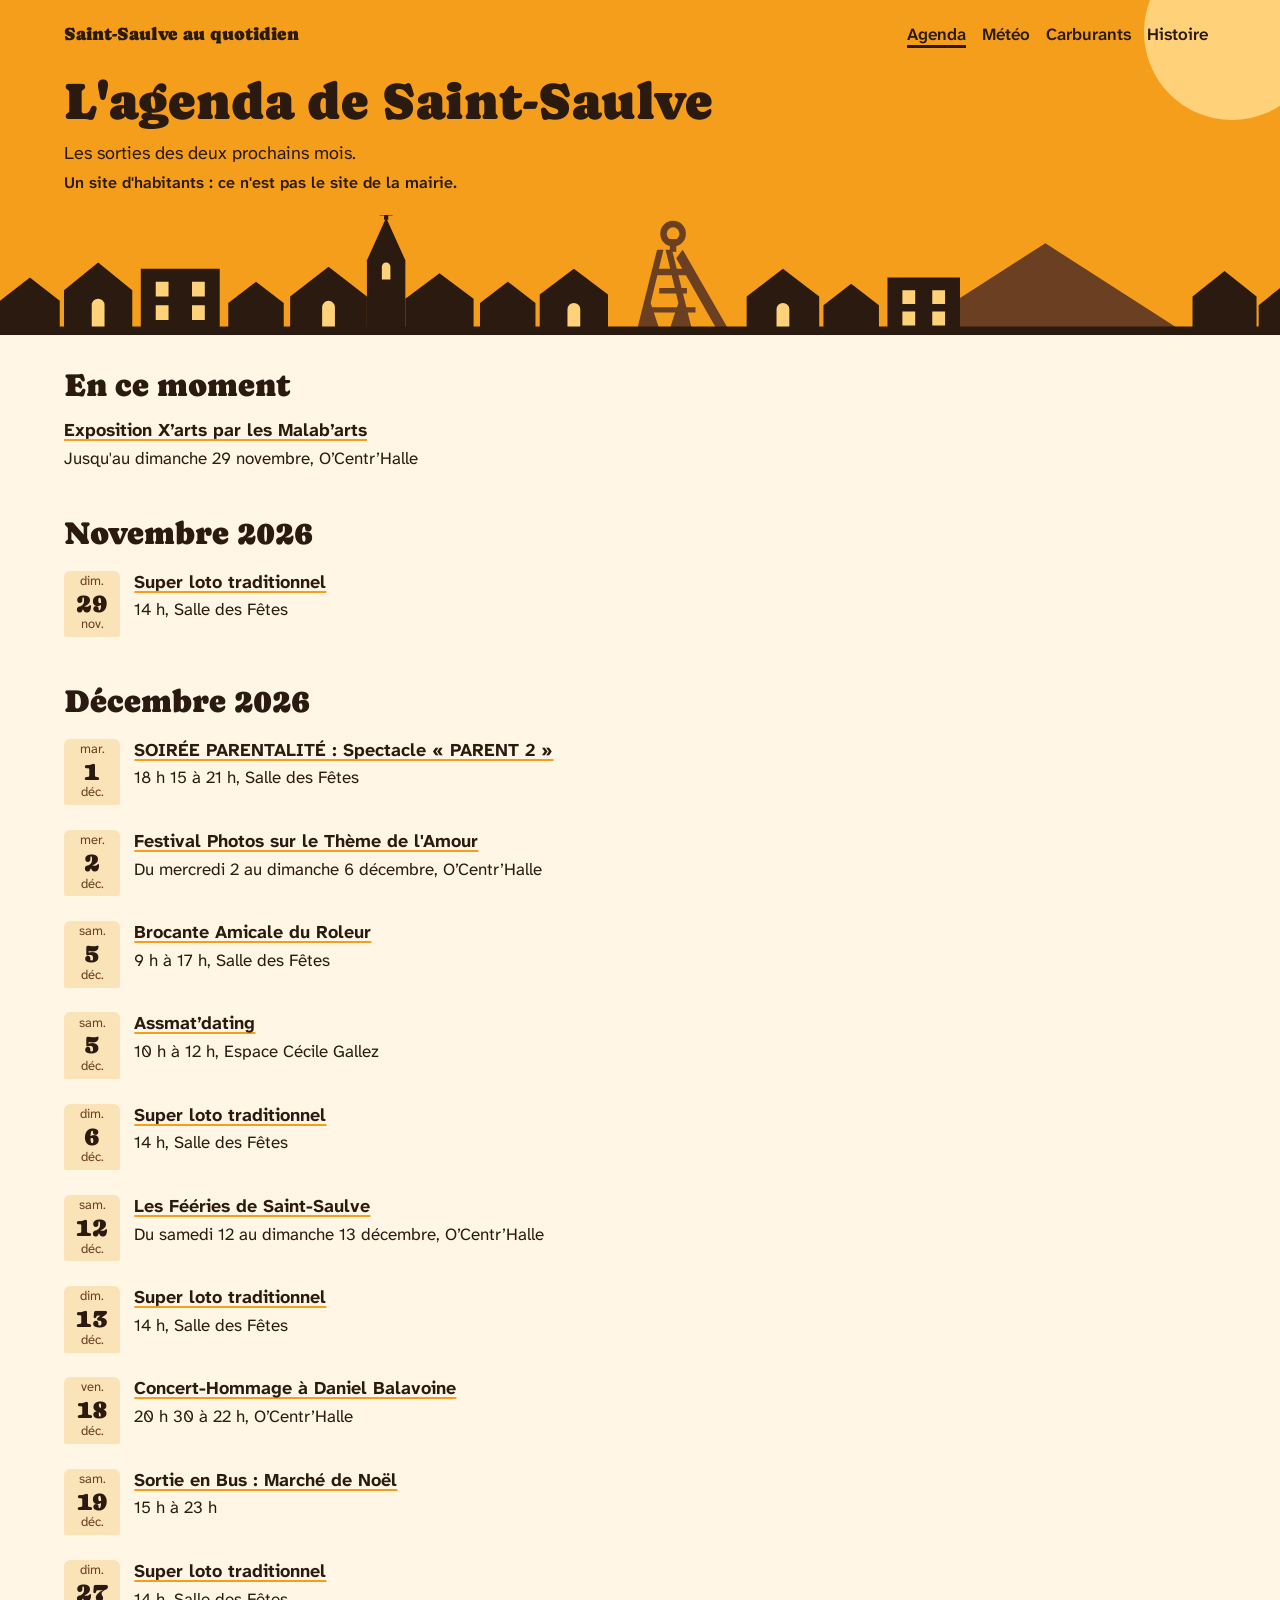
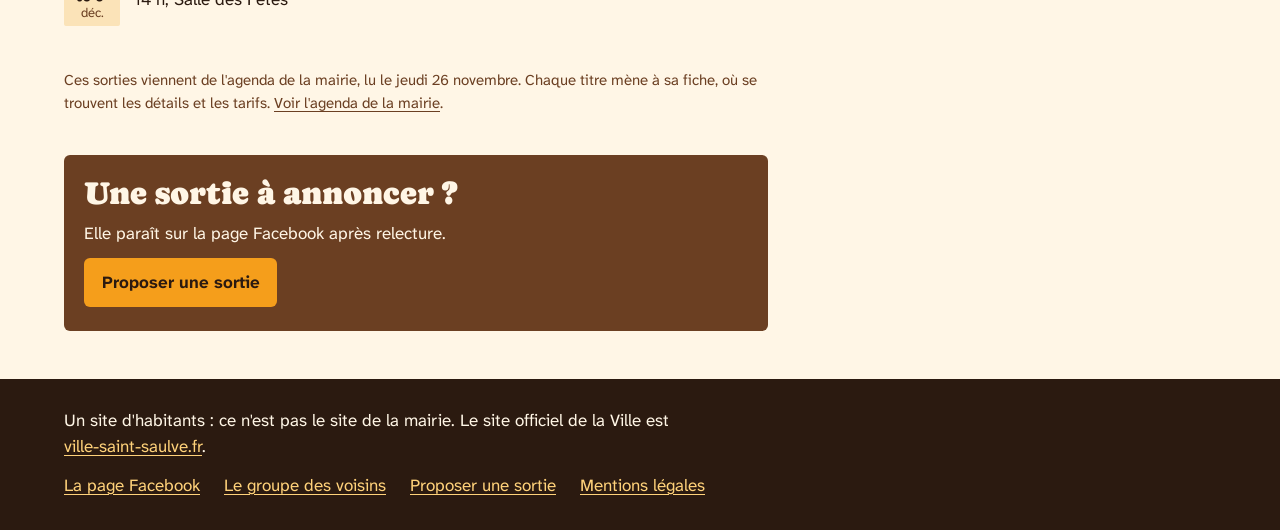
==== commit 0bb99b13: "Mise à jour du site" ====
--- a/agenda/index.html
+++ b/agenda/index.html
@@ -74,15 +74,15 @@
 <main id="contenu">
 <div class="colonne">
   <section class="bloc">
+    <h2>En ce moment</h2>
+    <ul class="en-cours">
+      <li><h3><a href="https://www.ville-saint-saulve.fr/event/exposition-xarts-par-les-malabarts/">Exposition X’arts par les Malab’arts</a></h3><p>Jusqu&#39;au dimanche 29 novembre, O’Centr’Halle</p></li>
+    </ul>
+  </section>
+  <section class="bloc">
     <h2>Novembre 2026</h2>
     <ul class="sorties">
 <li class="sortie">
-  <time class="sortie-jour" datetime="2026-11-25"><span>mer.</span><b>25</b><span>nov.</span></time>
-  <div class="sortie-texte">
-    <h3><a href="https://www.ville-saint-saulve.fr/event/exposition-xarts-par-les-malabarts/">Exposition X’arts par les Malab’arts</a></h3>
-    <p>Jusqu&#39;au dimanche 29 novembre, O’Centr’Halle</p>
-  </div>
-</li><li class="sortie">
   <time class="sortie-jour" datetime="2026-11-29"><span>dim.</span><b>29</b><span>nov.</span></time>
   <div class="sortie-texte">
     <h3><a href="https://www.ville-saint-saulve.fr/event/super-loto-traditionnel-63/">Super loto traditionnel</a></h3>
@@ -155,7 +155,7 @@
   </div>
 </li>    </ul>
   </section>
-  <p class="note">Ces sorties viennent de l'agenda de la mairie, lu le mercredi 25 novembre. Chaque titre mène à sa fiche, où se trouvent les détails et les tarifs. <a href="https://www.ville-saint-saulve.fr/events/">Voir l'agenda de la mairie</a>.</p>
+  <p class="note">Ces sorties viennent de l'agenda de la mairie, lu le jeudi 26 novembre. Chaque titre mène à sa fiche, où se trouvent les détails et les tarifs. <a href="https://www.ville-saint-saulve.fr/events/">Voir l'agenda de la mairie</a>.</p>
   <section class="bloc-annonce">
     <h2>Une sortie à annoncer ?</h2>
     <p>Elle paraît sur la page Facebook après relecture.</p>
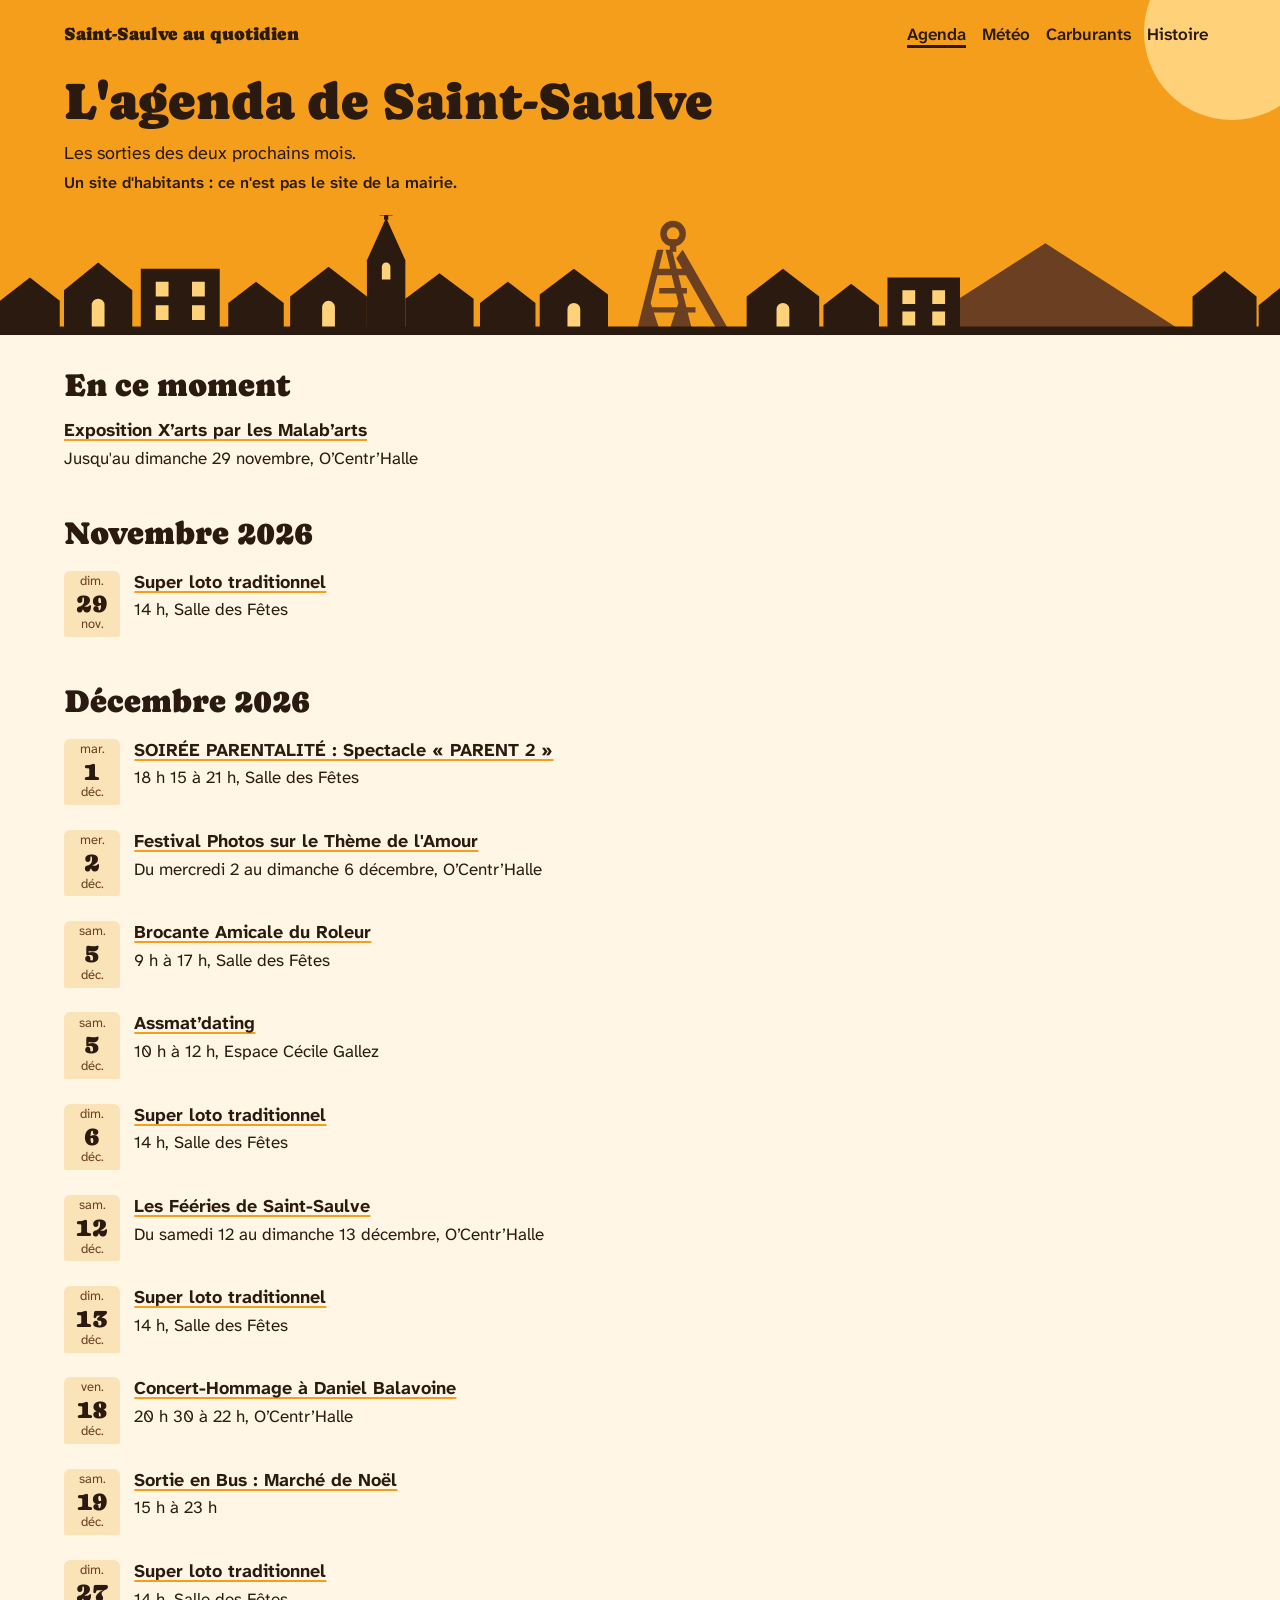
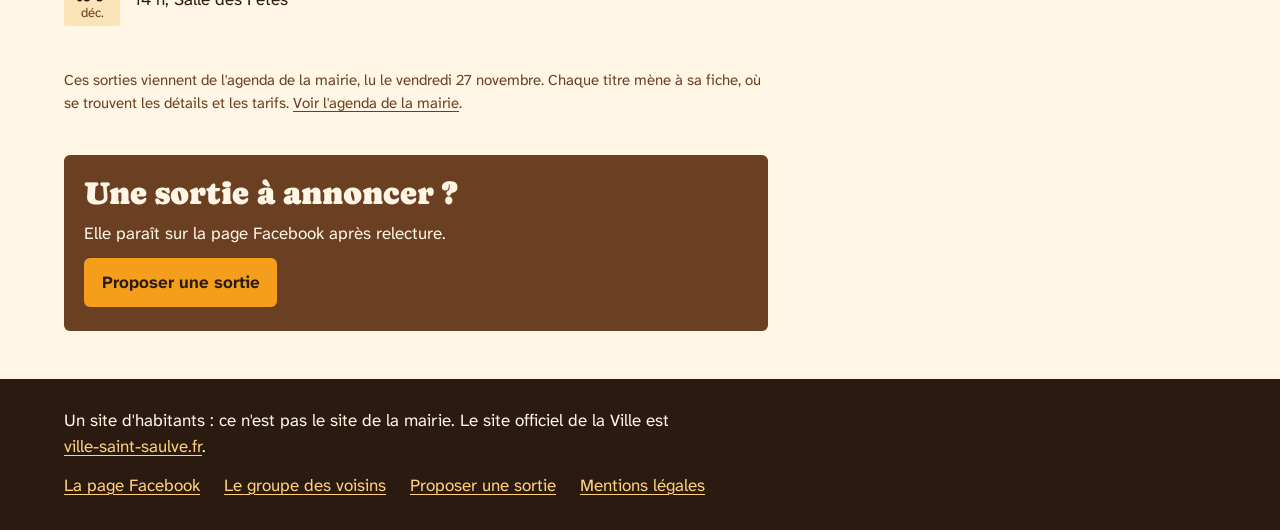
==== commit c377130c: "Mise à jour du site" ====
--- a/agenda/index.html
+++ b/agenda/index.html
@@ -155,7 +155,7 @@
   </div>
 </li>    </ul>
   </section>
-  <p class="note">Ces sorties viennent de l'agenda de la mairie, lu le jeudi 26 novembre. Chaque titre mène à sa fiche, où se trouvent les détails et les tarifs. <a href="https://www.ville-saint-saulve.fr/events/">Voir l'agenda de la mairie</a>.</p>
+  <p class="note">Ces sorties viennent de l'agenda de la mairie, lu le vendredi 27 novembre. Chaque titre mène à sa fiche, où se trouvent les détails et les tarifs. <a href="https://www.ville-saint-saulve.fr/events/">Voir l'agenda de la mairie</a>.</p>
   <section class="bloc-annonce">
     <h2>Une sortie à annoncer ?</h2>
     <p>Elle paraît sur la page Facebook après relecture.</p>
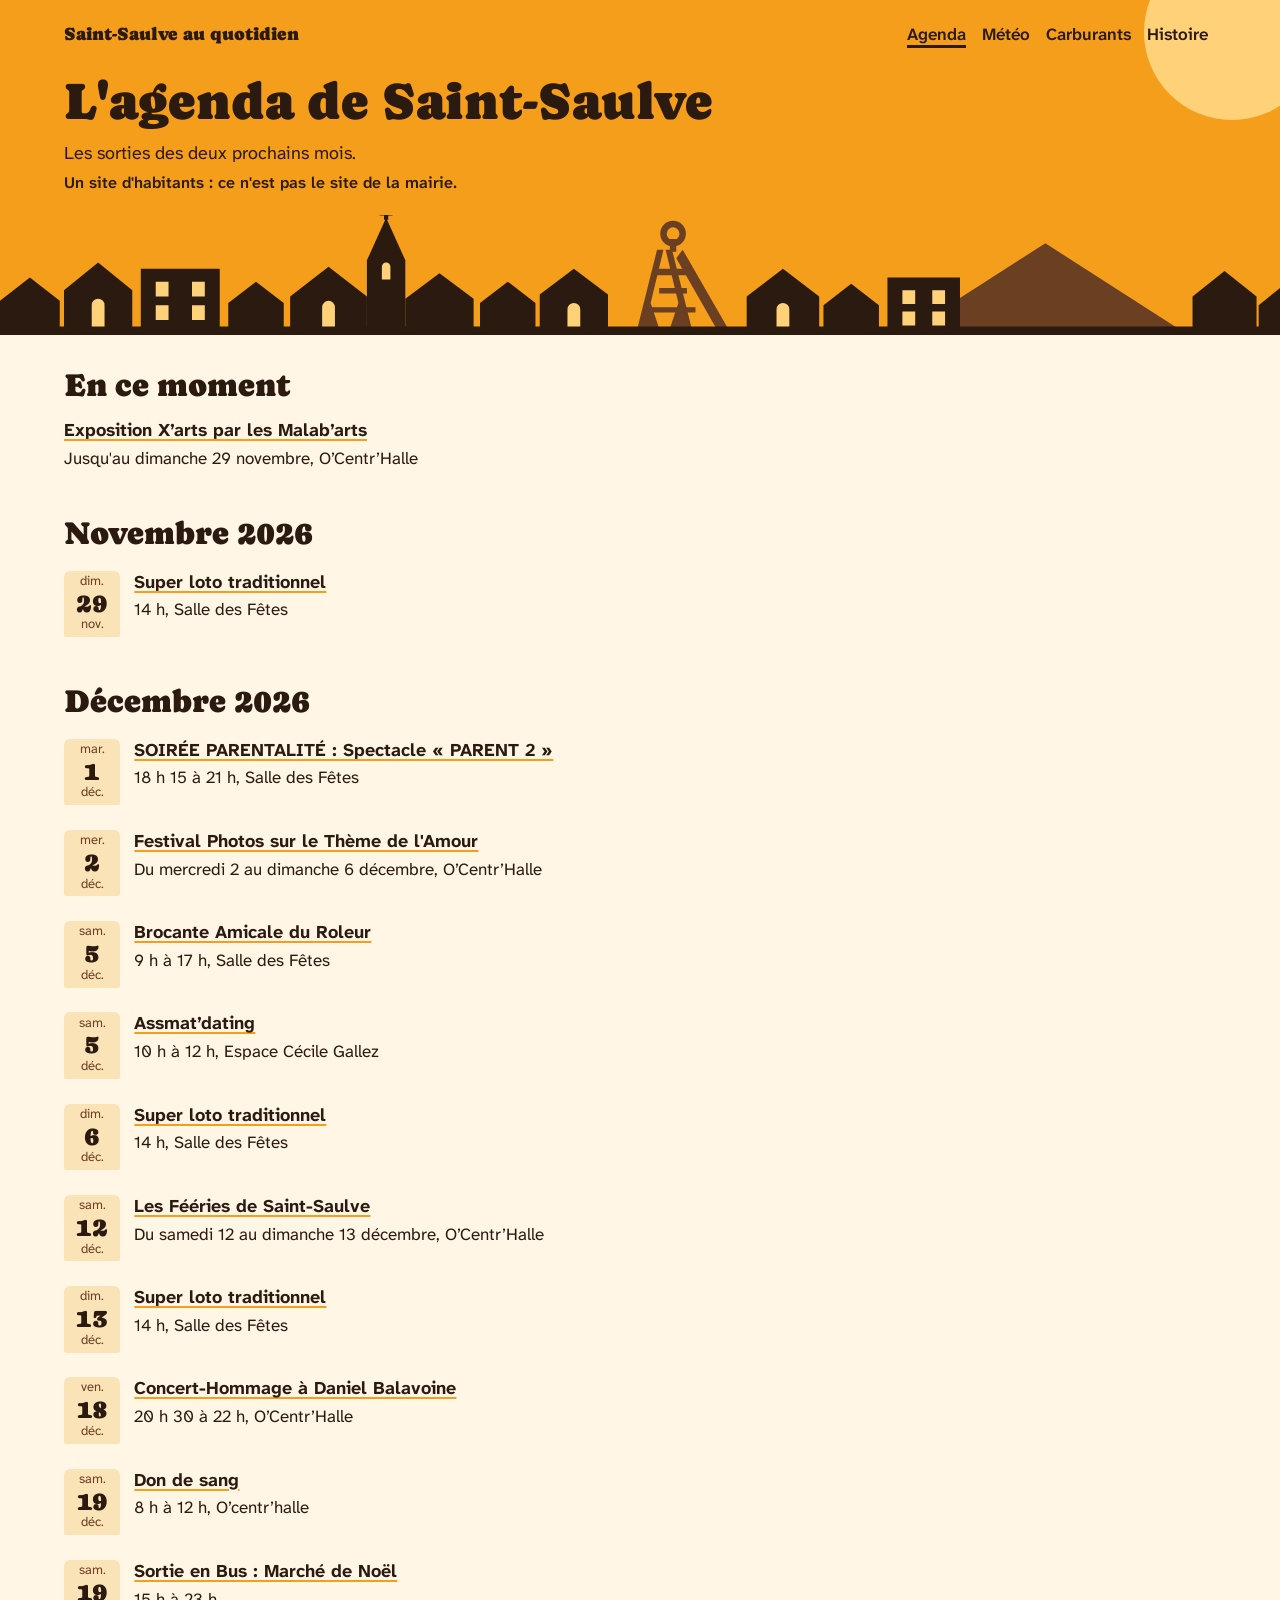
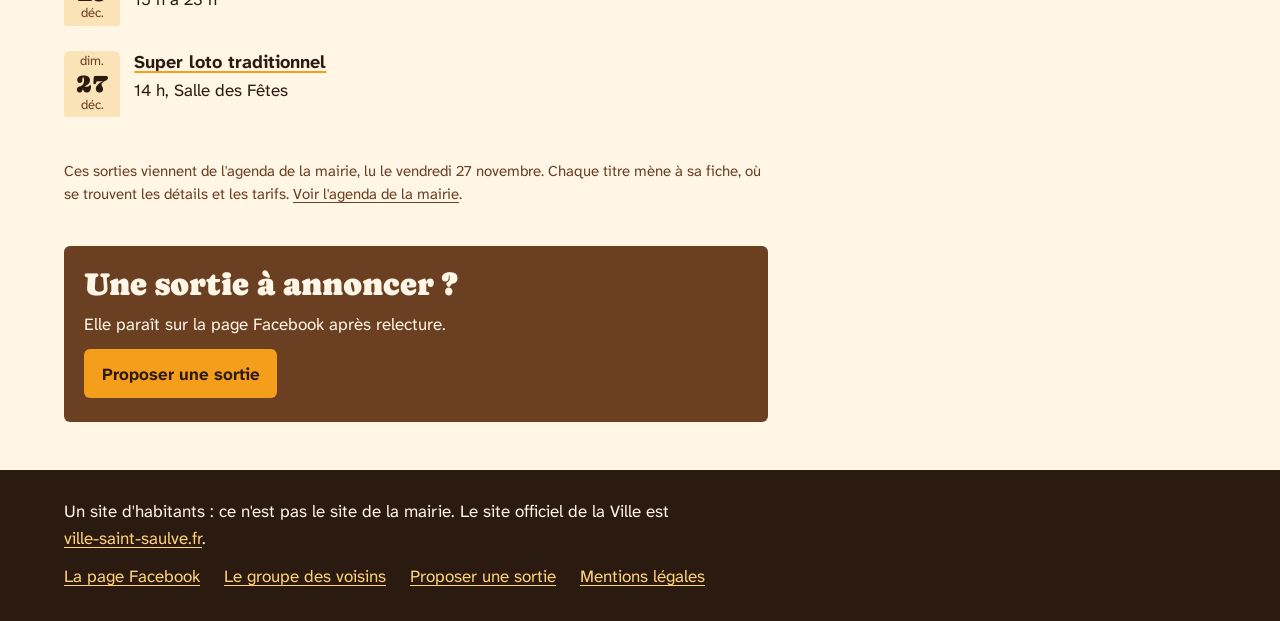
==== commit 66942a36: "Mise à jour du site" ====
--- a/agenda/index.html
+++ b/agenda/index.html
@@ -16,7 +16,7 @@
 <meta name="theme-color" content="#F59E1B">
 <link rel="icon" href="../assets/icone.svg" type="image/svg+xml">
 <link rel="stylesheet" href="../assets/site.css">
-<script type="application/ld+json">[{"@context": "https://schema.org", "@type": "Event", "endDate": "2026-11-29T17:00:00+01:00", "location": {"@type": "Place", "address": "O\u2019Centr\u2019Halle, 59880 Saint-Saulve", "name": "O\u2019Centr\u2019Halle"}, "name": "Exposition X\u2019arts par les Malab\u2019arts", "startDate": "2026-11-25T10:00:00+01:00", "url": "https://www.ville-saint-saulve.fr/event/exposition-xarts-par-les-malabarts/"}, {"@context": "https://schema.org", "@type": "Event", "location": {"@type": "Place", "address": "Salle des F\u00eates, 59880 Saint-Saulve", "name": "Salle des F\u00eates"}, "name": "Super loto traditionnel", "startDate": "2026-11-29T14:00:00+01:00", "url": "https://www.ville-saint-saulve.fr/event/super-loto-traditionnel-63/"}, {"@context": "https://schema.org", "@type": "Event", "endDate": "2026-12-01T21:00:00+01:00", "location": {"@type": "Place", "address": "Salle des F\u00eates, 59880 Saint-Saulve", "name": "Salle des F\u00eates"}, "name": "SOIR\u00c9E PARENTALIT\u00c9 : Spectacle \u00ab PARENT 2 \u00bb", "startDate": "2026-12-01T18:15:00+01:00", "url": "https://www.ville-saint-saulve.fr/event/soiree-parentalite-spectacle-parent-2/"}, {"@context": "https://schema.org", "@type": "Event", "endDate": "2026-12-06T17:00:00+01:00", "location": {"@type": "Place", "address": "O\u2019Centr\u2019Halle, 59880 Saint-Saulve", "name": "O\u2019Centr\u2019Halle"}, "name": "Festival Photos sur le Th\u00e8me de l\u0027Amour", "startDate": "2026-12-02T10:00:00+01:00", "url": "https://www.ville-saint-saulve.fr/event/festival-photos-sur-le-theme-de-lamour/"}, {"@context": "https://schema.org", "@type": "Event", "endDate": "2026-12-05T17:00:00+01:00", "location": {"@type": "Place", "address": "Salle des F\u00eates, 59880 Saint-Saulve", "name": "Salle des F\u00eates"}, "name": "Brocante Amicale du Roleur", "startDate": "2026-12-05T09:00:00+01:00", "url": "https://www.ville-saint-saulve.fr/event/brocante-amicale-du-roleur/"}, {"@context": "https://schema.org", "@type": "Event", "endDate": "2026-12-05T12:00:00+01:00", "location": {"@type": "Place", "address": "Espace C\u00e9cile Gallez, 59880 Saint-Saulve", "name": "Espace C\u00e9cile Gallez"}, "name": "Assmat\u2019dating", "startDate": "2026-12-05T10:00:00+01:00", "url": "https://www.ville-saint-saulve.fr/event/assmatdating-3/"}, {"@context": "https://schema.org", "@type": "Event", "location": {"@type": "Place", "address": "Salle des F\u00eates, 59880 Saint-Saulve", "name": "Salle des F\u00eates"}, "name": "Super loto traditionnel", "startDate": "2026-12-06T14:00:00+01:00", "url": "https://www.ville-saint-saulve.fr/event/super-loto-traditionnel-59/"}, {"@context": "https://schema.org", "@type": "Event", "endDate": "2026-12-13T19:15:00+01:00", "location": {"@type": "Place", "address": "O\u2019Centr\u2019Halle, 59880 Saint-Saulve", "name": "O\u2019Centr\u2019Halle"}, "name": "Les F\u00e9\u00e9ries de Saint-Saulve", "startDate": "2026-12-12T16:00:00+01:00", "url": "https://www.ville-saint-saulve.fr/event/les-feeries-de-saint-saulve-9/"}, {"@context": "https://schema.org", "@type": "Event", "location": {"@type": "Place", "address": "Salle des F\u00eates, 59880 Saint-Saulve", "name": "Salle des F\u00eates"}, "name": "Super loto traditionnel", "startDate": "2026-12-13T14:00:00+01:00", "url": "https://www.ville-saint-saulve.fr/event/super-loto-traditionnel-64/"}, {"@context": "https://schema.org", "@type": "Event", "endDate": "2026-12-18T22:00:00+01:00", "location": {"@type": "Place", "address": "O\u2019Centr\u2019Halle, 59880 Saint-Saulve", "name": "O\u2019Centr\u2019Halle"}, "name": "Concert-Hommage \u00e0 Daniel Balavoine", "startDate": "2026-12-18T20:30:00+01:00", "url": "https://www.ville-saint-saulve.fr/event/concert-hommage-a-daniel-balavoine/"}, {"@context": "https://schema.org", "@type": "Event", "location": {"@type": "Place", "address": "Salle des F\u00eates, 59880 Saint-Saulve", "name": "Salle des F\u00eates"}, "name": "Super loto traditionnel", "startDate": "2026-12-27T14:00:00+01:00", "url": "https://www.ville-saint-saulve.fr/event/super-loto-traditionnel-60/"}]</script>
+<script type="application/ld+json">[{"@context": "https://schema.org", "@type": "Event", "endDate": "2026-11-29T17:00:00+01:00", "location": {"@type": "Place", "address": "O\u2019Centr\u2019Halle, 59880 Saint-Saulve", "name": "O\u2019Centr\u2019Halle"}, "name": "Exposition X\u2019arts par les Malab\u2019arts", "startDate": "2026-11-25T10:00:00+01:00", "url": "https://www.ville-saint-saulve.fr/event/exposition-xarts-par-les-malabarts/"}, {"@context": "https://schema.org", "@type": "Event", "location": {"@type": "Place", "address": "Salle des F\u00eates, 59880 Saint-Saulve", "name": "Salle des F\u00eates"}, "name": "Super loto traditionnel", "startDate": "2026-11-29T14:00:00+01:00", "url": "https://www.ville-saint-saulve.fr/event/super-loto-traditionnel-63/"}, {"@context": "https://schema.org", "@type": "Event", "endDate": "2026-12-01T21:00:00+01:00", "location": {"@type": "Place", "address": "Salle des F\u00eates, 59880 Saint-Saulve", "name": "Salle des F\u00eates"}, "name": "SOIR\u00c9E PARENTALIT\u00c9 : Spectacle \u00ab PARENT 2 \u00bb", "startDate": "2026-12-01T18:15:00+01:00", "url": "https://www.ville-saint-saulve.fr/event/soiree-parentalite-spectacle-parent-2/"}, {"@context": "https://schema.org", "@type": "Event", "endDate": "2026-12-06T17:00:00+01:00", "location": {"@type": "Place", "address": "O\u2019Centr\u2019Halle, 59880 Saint-Saulve", "name": "O\u2019Centr\u2019Halle"}, "name": "Festival Photos sur le Th\u00e8me de l\u0027Amour", "startDate": "2026-12-02T10:00:00+01:00", "url": "https://www.ville-saint-saulve.fr/event/festival-photos-sur-le-theme-de-lamour/"}, {"@context": "https://schema.org", "@type": "Event", "endDate": "2026-12-05T17:00:00+01:00", "location": {"@type": "Place", "address": "Salle des F\u00eates, 59880 Saint-Saulve", "name": "Salle des F\u00eates"}, "name": "Brocante Amicale du Roleur", "startDate": "2026-12-05T09:00:00+01:00", "url": "https://www.ville-saint-saulve.fr/event/brocante-amicale-du-roleur/"}, {"@context": "https://schema.org", "@type": "Event", "endDate": "2026-12-05T12:00:00+01:00", "location": {"@type": "Place", "address": "Espace C\u00e9cile Gallez, 59880 Saint-Saulve", "name": "Espace C\u00e9cile Gallez"}, "name": "Assmat\u2019dating", "startDate": "2026-12-05T10:00:00+01:00", "url": "https://www.ville-saint-saulve.fr/event/assmatdating-3/"}, {"@context": "https://schema.org", "@type": "Event", "location": {"@type": "Place", "address": "Salle des F\u00eates, 59880 Saint-Saulve", "name": "Salle des F\u00eates"}, "name": "Super loto traditionnel", "startDate": "2026-12-06T14:00:00+01:00", "url": "https://www.ville-saint-saulve.fr/event/super-loto-traditionnel-59/"}, {"@context": "https://schema.org", "@type": "Event", "endDate": "2026-12-13T19:15:00+01:00", "location": {"@type": "Place", "address": "O\u2019Centr\u2019Halle, 59880 Saint-Saulve", "name": "O\u2019Centr\u2019Halle"}, "name": "Les F\u00e9\u00e9ries de Saint-Saulve", "startDate": "2026-12-12T16:00:00+01:00", "url": "https://www.ville-saint-saulve.fr/event/les-feeries-de-saint-saulve-9/"}, {"@context": "https://schema.org", "@type": "Event", "location": {"@type": "Place", "address": "Salle des F\u00eates, 59880 Saint-Saulve", "name": "Salle des F\u00eates"}, "name": "Super loto traditionnel", "startDate": "2026-12-13T14:00:00+01:00", "url": "https://www.ville-saint-saulve.fr/event/super-loto-traditionnel-64/"}, {"@context": "https://schema.org", "@type": "Event", "endDate": "2026-12-18T22:00:00+01:00", "location": {"@type": "Place", "address": "O\u2019Centr\u2019Halle, 59880 Saint-Saulve", "name": "O\u2019Centr\u2019Halle"}, "name": "Concert-Hommage \u00e0 Daniel Balavoine", "startDate": "2026-12-18T20:30:00+01:00", "url": "https://www.ville-saint-saulve.fr/event/concert-hommage-a-daniel-balavoine/"}, {"@context": "https://schema.org", "@type": "Event", "endDate": "2026-12-19T12:00:00+01:00", "location": {"@type": "Place", "address": "O\u2019centr\u2019halle, 59880 Saint-Saulve", "name": "O\u2019centr\u2019halle"}, "name": "Don de sang", "startDate": "2026-12-19T08:00:00+01:00", "url": "https://www.ville-saint-saulve.fr/event/don-de-sang-11/"}, {"@context": "https://schema.org", "@type": "Event", "location": {"@type": "Place", "address": "Salle des F\u00eates, 59880 Saint-Saulve", "name": "Salle des F\u00eates"}, "name": "Super loto traditionnel", "startDate": "2026-12-27T14:00:00+01:00", "url": "https://www.ville-saint-saulve.fr/event/super-loto-traditionnel-60/"}]</script>
 </head>
 <body>
 <a class="evitement" href="#contenu">Aller au contenu</a>
@@ -144,6 +144,12 @@
 </li><li class="sortie">
   <time class="sortie-jour" datetime="2026-12-19"><span>sam.</span><b>19</b><span>déc.</span></time>
   <div class="sortie-texte">
+    <h3><a href="https://www.ville-saint-saulve.fr/event/don-de-sang-11/">Don de sang</a></h3>
+    <p>8 h à 12 h, O’centr’halle</p>
+  </div>
+</li><li class="sortie">
+  <time class="sortie-jour" datetime="2026-12-19"><span>sam.</span><b>19</b><span>déc.</span></time>
+  <div class="sortie-texte">
     <h3><a href="https://www.ville-saint-saulve.fr/event/sortie-en-bus-marche-de-noel/">Sortie en Bus : Marché de Noël</a></h3>
     <p>15 h à 23 h</p>
   </div>
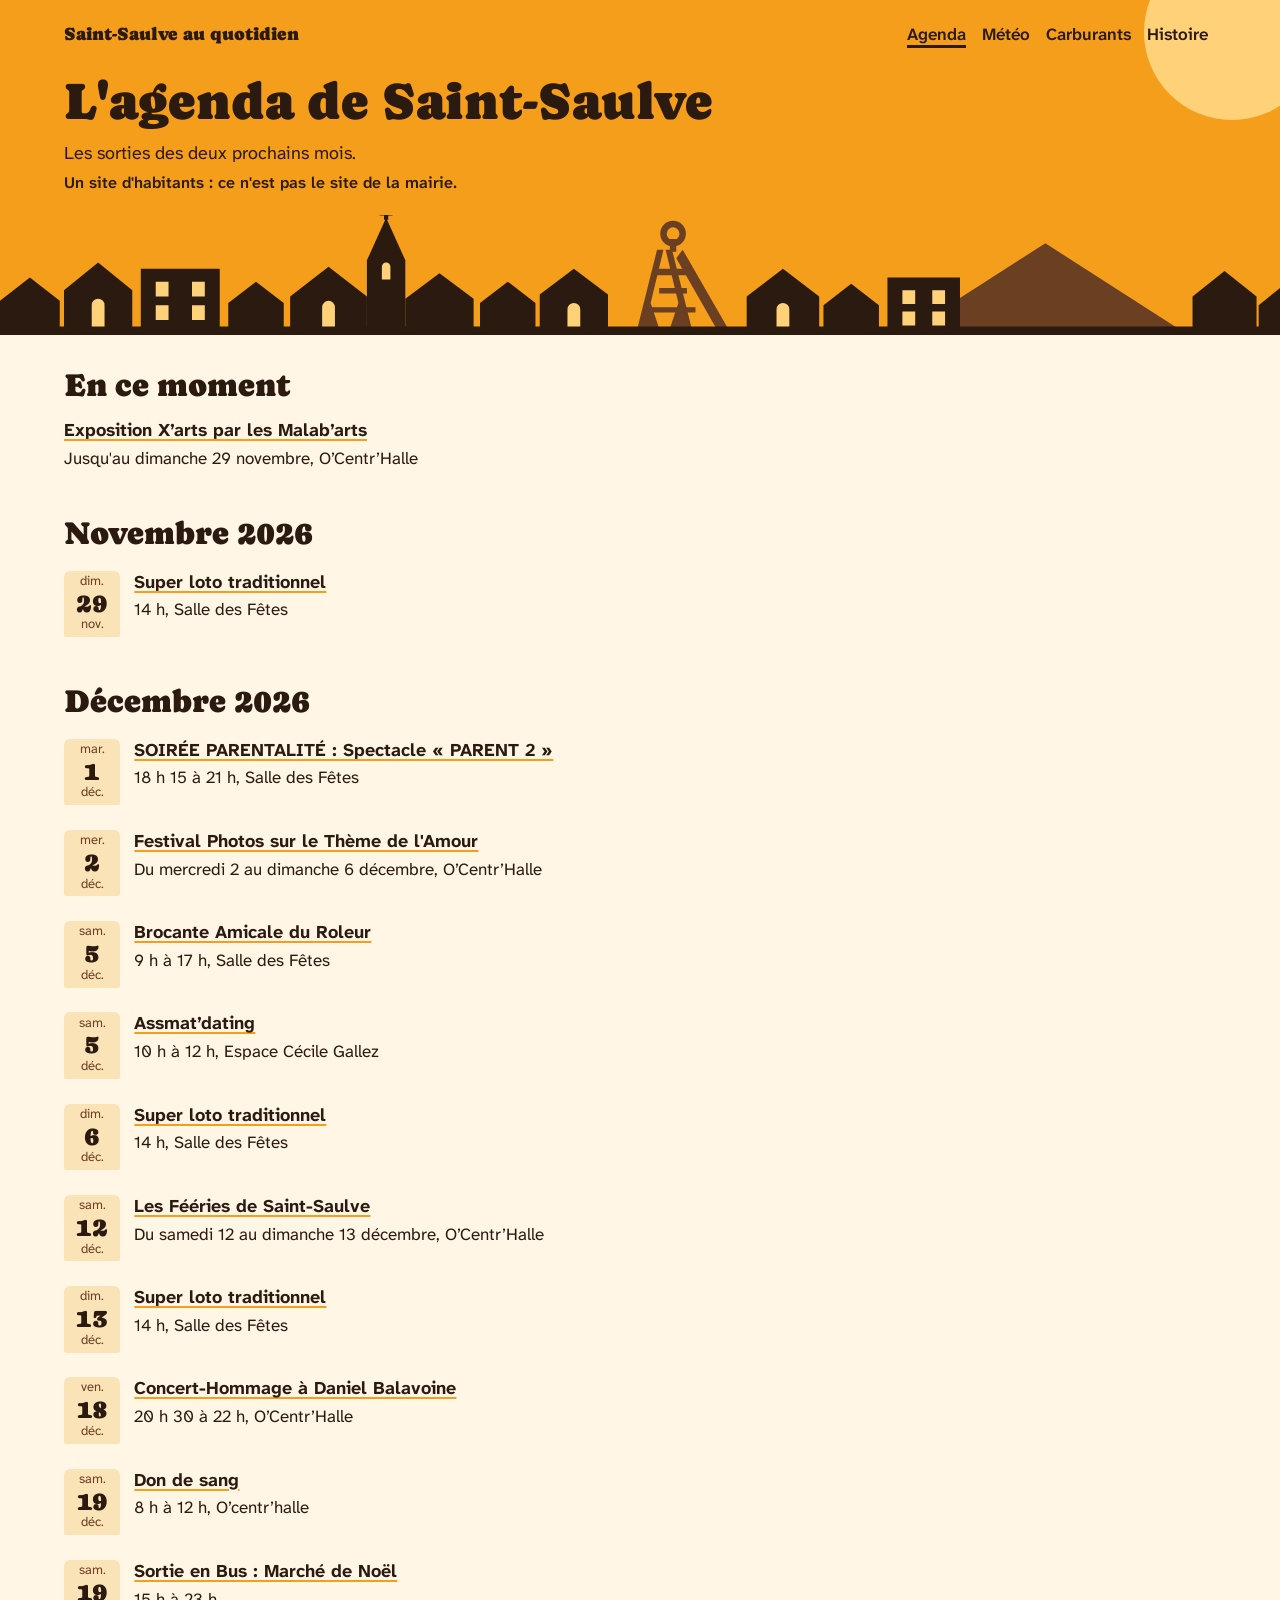
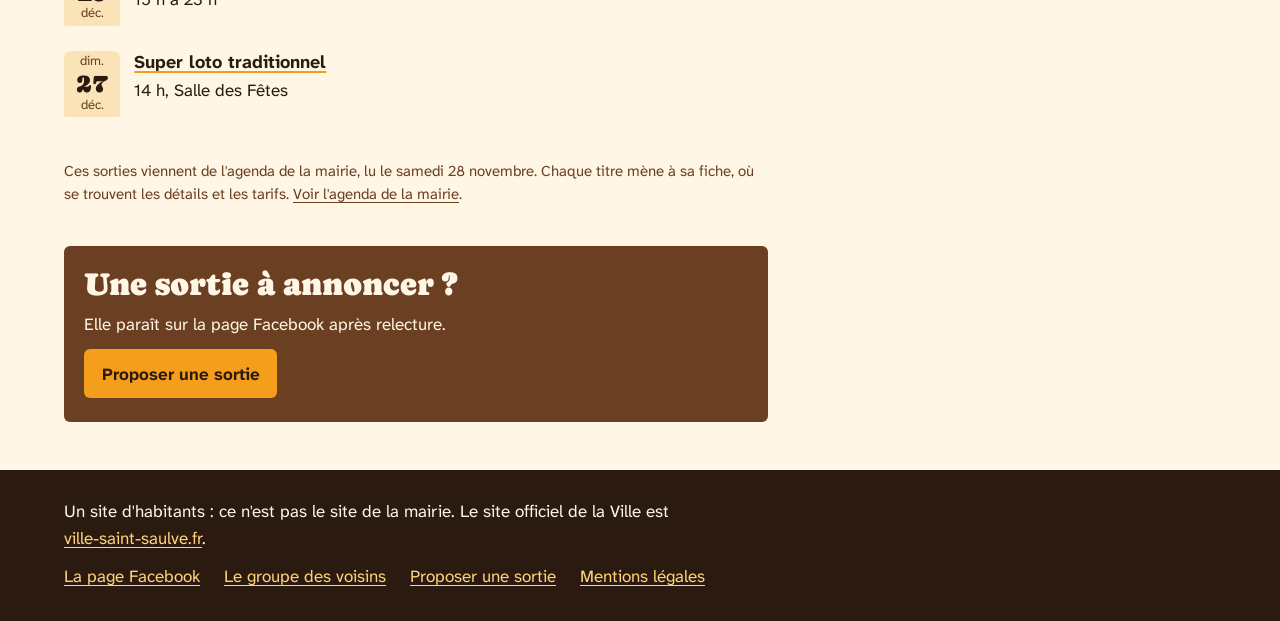
==== commit aaa92a81: "Mise à jour du site" ====
--- a/agenda/index.html
+++ b/agenda/index.html
@@ -161,7 +161,7 @@
   </div>
 </li>    </ul>
   </section>
-  <p class="note">Ces sorties viennent de l'agenda de la mairie, lu le vendredi 27 novembre. Chaque titre mène à sa fiche, où se trouvent les détails et les tarifs. <a href="https://www.ville-saint-saulve.fr/events/">Voir l'agenda de la mairie</a>.</p>
+  <p class="note">Ces sorties viennent de l'agenda de la mairie, lu le samedi 28 novembre. Chaque titre mène à sa fiche, où se trouvent les détails et les tarifs. <a href="https://www.ville-saint-saulve.fr/events/">Voir l'agenda de la mairie</a>.</p>
   <section class="bloc-annonce">
     <h2>Une sortie à annoncer ?</h2>
     <p>Elle paraît sur la page Facebook après relecture.</p>
